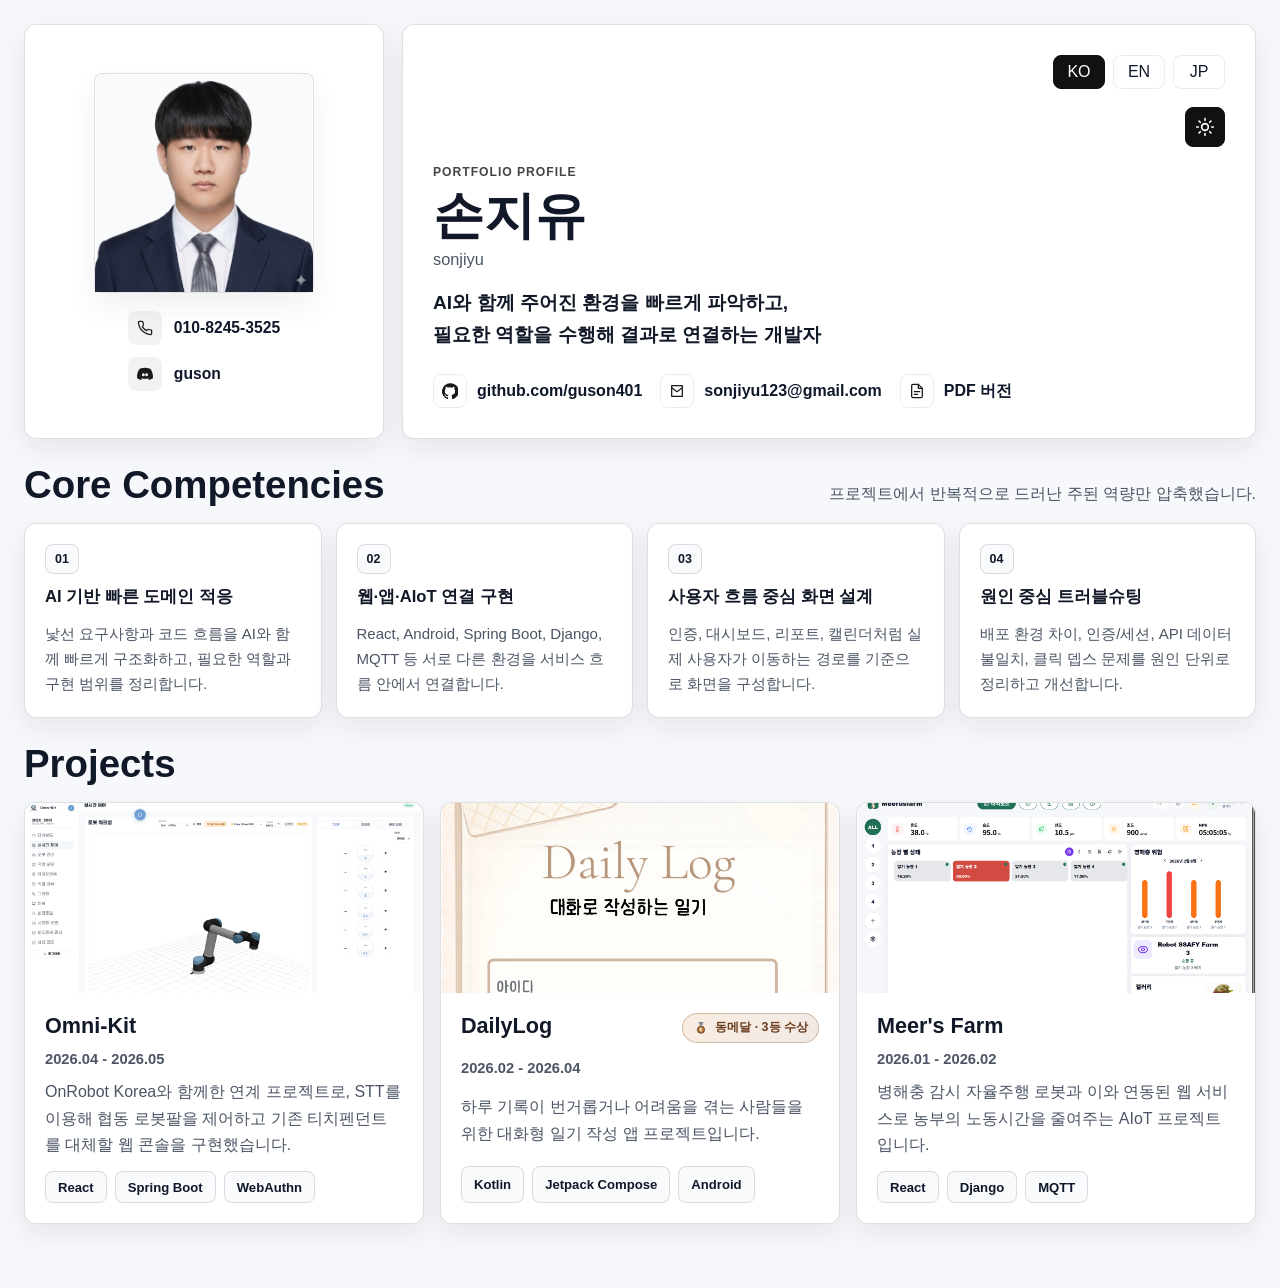
==== index.html @ 0982ade2 "update" ====
<!DOCTYPE html>
<html lang="ko">
<head>
  <meta charset="UTF-8">
  <meta name="viewport" content="width=device-width, initial-scale=1.0">
  <title>Portfolio Hub</title>
  <style>
    :root {
      --bg: #ececec;
      --bg-deep: #dcdcdc;
      --surface: rgba(255, 255, 255, 0.82);
      --surface-strong: rgba(255, 255, 255, 0.96);
      --line: rgba(16, 16, 16, 0.08);
      --text: #111111;
      --muted: #5d5d5d;
      --accent: #1a1a1a;
      --accent-2: #050505;
      --shadow: 0 22px 64px rgba(0, 0, 0, 0.08);
      --radius-xl: 18px;
      --radius-lg: 14px;
      --radius-md: 10px;
    }

    * {
      box-sizing: border-box;
    }

    body {
      margin: 0;
      min-height: 100vh;
      color: var(--text);
      font-family: "Pretendard", "SUIT", "Segoe UI", "Noto Sans KR", sans-serif;
      background:
        linear-gradient(180deg, #f6f6f6 0%, var(--bg) 52%, var(--bg-deep) 100%);
    }

    body::before {
      content: "";
      position: fixed;
      inset: 0;
      pointer-events: none;
      background-image:
        linear-gradient(rgba(0, 0, 0, 0.02) 1px, transparent 1px),
        linear-gradient(90deg, rgba(0, 0, 0, 0.018) 1px, transparent 1px);
      background-size: 30px 30px;
      mask-image: linear-gradient(180deg, rgba(0, 0, 0, 0.3), transparent 92%);
    }

    a {
      color: inherit;
      text-decoration: none;
    }

    .page-shell {
      position: relative;
      z-index: 1;
      --slide-width: min(1180px, calc(100vw - 32px));
      --slide-height: calc(var(--slide-width) * 0.5625);
      width: min(1180px, calc(100% - 32px));
      margin: 0 auto;
      padding: 28px 0 64px;
    }

    .glass {
      border: 1px solid var(--line);
      border-radius: var(--radius-xl);
      background: var(--surface);
      box-shadow: var(--shadow);
      backdrop-filter: blur(12px);
    }

    .hero {
      display: grid;
      grid-template-columns: minmax(280px, 360px) minmax(0, 1fr);
      gap: 22px;
      align-items: stretch;
      min-height: auto;
    }

    .language-switch {
      display: flex;
      justify-content: flex-end;
      gap: 8px;
      margin-bottom: 18px;
    }

    .theme-switch {
      display: flex;
      justify-content: flex-end;
      gap: 8px;
      margin-bottom: 18px;
    }

    .lang-button {
      min-width: 52px;
      min-height: 34px;
      padding: 0 12px;
      border: 1px solid rgba(16, 16, 16, 0.08);
      border-radius: 999px;
      background: rgba(255, 255, 255, 0.86);
      color: var(--accent-2);
      font: inherit;
      cursor: pointer;
    }

    .theme-toggle {
      width: 40px;
      height: 40px;
      padding: 0;
      border: 1px solid rgba(16, 16, 16, 0.08);
      border-radius: 999px;
      background: rgba(255, 255, 255, 0.86);
      color: var(--accent-2);
      font: inherit;
      cursor: pointer;
      display: inline-flex;
      align-items: center;
      justify-content: center;
      transition: transform 180ms ease, background-color 180ms ease, color 180ms ease;
    }

    .theme-toggle:hover {
      transform: translateY(-1px);
    }

    .theme-toggle svg {
      width: 20px;
      height: 20px;
      fill: none;
      stroke: currentColor;
      stroke-width: 2;
      stroke-linecap: round;
      stroke-linejoin: round;
    }

    .lang-button.is-active {
      background: #111;
      color: #fff;
      border-color: #111;
    }

    .theme-toggle.is-active {
      background: #111;
      color: #fff;
      border-color: #111;
    }

    .hero-main,
    .hero-side,
    .project-card {
      overflow: hidden;
    }

    .hero-main,
    .hero-side {
      padding: 30px;
      border-radius: 6px;
    }

    .hero-main {
      display: flex;
      flex-direction: column;
      background:
        linear-gradient(135deg, rgba(255, 255, 255, 0.96), rgba(239, 239, 239, 0.92));
    }

    .hero-side {
      background:
        linear-gradient(180deg, rgba(255, 255, 255, 0.97), rgba(235, 235, 235, 0.92));
      display: flex;
      flex-direction: column;
      justify-content: center;
    }

    .eyebrow,
    .section-kicker,
    .meta-label {
      margin: 0 0 12px;
      font-size: 0.76rem;
      font-weight: 700;
      text-transform: uppercase;
      letter-spacing: 0.16em;
      color: #444;
    }

    h1,
    .project-title,
    .section-title {
      margin: 0;
      letter-spacing: -0.04em;
    }

    h1 {
      font-size: clamp(3rem, 6vw, 5.8rem);
      line-height: 0.92;
    }

    .hero-summary,
    .hero-copy,
    .project-copy,
    .stat-card p {
      margin: 14px 0 0;
      line-height: 1.8;
      color: var(--muted);
    }

    .project-card:hover {
      transform: translateY(-3px);
    }

    .profile-photo-shell {
      display: grid;
      gap: 18px;
      justify-items: center;
      align-content: center;
      min-height: 100%;
    }

    .profile-photo {
      width: min(100%, 260px);
      aspect-ratio: 1;
      border-radius: 4px;
      border: 1px solid rgba(16, 16, 16, 0.1);
      background:
        linear-gradient(135deg, rgba(249, 249, 249, 0.98), rgba(228, 228, 228, 0.96));
      box-shadow:
        inset 0 0 0 1px rgba(255, 255, 255, 0.52),
        0 14px 30px rgba(0, 0, 0, 0.06);
      display: grid;
      place-items: center;
      text-align: center;
      color: var(--muted);
      line-height: 1.7;
    }

    .profile-photo img {
      display: block;
      width: 100%;
      height: 100%;
      object-fit: contain;
    }

    .profile-name {
      margin: 0;
      font-size: clamp(2.2rem, 4vw, 4.4rem);
      line-height: 0.96;
    }

    .profile-subtitle {
      margin: 10px 0 0;
      font-size: 1.02rem;
      color: var(--muted);
    }

    .profile-tagline {
      margin: 18px 0 0;
      max-width: 680px;
      font-size: clamp(1.08rem, 1.5vw, 1.34rem);
      line-height: 1.65;
      font-weight: 650;
      color: var(--text);
      white-space: pre-line;
    }

    .profile-meta {
      display: grid;
      gap: 12px;
      margin-top: 24px;
    }

    .profile-row {
      display: flex;
      align-items: center;
      gap: 12px;
    }

    .profile-icon {
      width: 34px;
      height: 34px;
      flex: 0 0 auto;
      border-radius: 50%;
      display: inline-flex;
      align-items: center;
      justify-content: center;
      background: rgba(17, 17, 17, 0.05);
      color: #1a1a1a;
    }

    .profile-row-value {
      min-width: 0;
      font-weight: 600;
      color: var(--accent-2);
      word-break: break-all;
    }

    .profile-row-value a {
      color: inherit;
      text-decoration: none;
    }

    .profile-row-value a:hover {
      text-decoration: underline;
    }

    .profile-side-meta {
      display: grid;
      gap: 12px;
      justify-items: start;
    }

    .profile-side-meta .profile-row-value {
      font-size: 0.98rem;
    }

    .profile-links {
      display: flex;
      flex-wrap: wrap;
      gap: 18px;
      margin-top: auto;
      padding-top: 24px;
    }

    .profile-link-inline {
      display: inline-flex;
      align-items: center;
      gap: 10px;
      color: var(--accent-2);
      font-weight: 600;
    }

    .profile-link-inline .profile-icon {
      background: transparent;
      border: 1px solid rgba(16, 16, 16, 0.08);
    }

    .section {
      margin-top: 30px;
    }

    .section-head {
      display: flex;
      justify-content: space-between;
      gap: 18px;
      align-items: end;
      margin-bottom: 18px;
    }

    .section-title {
      font-size: clamp(1.7rem, 3vw, 2.8rem);
    }

    .section-note {
      margin: 0;
      max-width: 520px;
      color: var(--muted);
      line-height: 1.7;
    }

    .project-grid {
      display: grid;
      grid-template-columns: repeat(2, minmax(0, 1fr));
      gap: 20px;
    }

    .project-card {
      display: grid;
      grid-template-rows: 220px auto;
      border: 1px solid var(--line);
      border-radius: var(--radius-xl);
      background: var(--surface);
      box-shadow: var(--shadow);
      transition: transform 160ms ease, box-shadow 160ms ease;
    }

    .project-card:hover {
      box-shadow: 0 30px 86px rgba(35, 56, 88, 0.16);
    }

    .project-visual {
      position: relative;
      padding: 22px;
      display: flex;
      align-items: end;
      justify-content: space-between;
      color: #f8fbff;
    }

    .project-card.farm .project-visual {
      background: url("./meer's_farm-screenshots/dashboard_all_cell_active.png") center 18% / cover no-repeat;
    }

    .project-card.dailylog .project-visual {
      background: url("./dailylog-screenshots/login_screen.png") center 9% / cover no-repeat;
    }

    .project-card.omnikit .project-visual {
      background: url("./omni-kit-screenshots/20_realtime-control_01_tcp-control.png") center 6% / cover no-repeat;
    }

    .chip {
      display: inline-flex;
      align-items: center;
      min-height: 34px;
      padding: 0 12px;
      border-radius: 999px;
      font-size: 0.86rem;
      font-weight: 700;
    }

    .project-body {
      padding: 24px;
      display: grid;
      gap: 14px;
    }

    .project-title {
      font-size: 1.65rem;
    }

    .project-copy {
      margin: 0;
    }

    .project-period {
      margin: 0;
      color: var(--muted);
      font-size: 0.92rem;
      font-weight: 700;
    }

    .chip-row {
      display: flex;
      flex-wrap: wrap;
      gap: 8px;
    }

    .chip {
      background: rgba(17, 17, 17, 0.05);
      color: var(--accent-2);
    }

    @media (max-width: 960px) {
      .hero,
      .project-grid {
        grid-template-columns: 1fr;
      }

      .section-head {
        align-items: start;
        flex-direction: column;
      }
    }

    @media (max-width: 640px) {
      .page-shell {
        width: min(100% - 20px, 1180px);
        padding: 14px 0 44px;
      }

      .hero-main,
      .hero-side,
      .project-body {
        padding: 22px 18px;
      }

      .hero-main,
      .hero-side,
      .project-card,
      .glass {
        border-radius: 14px;
      }

      .hero-main,
      .hero-side {
        border-radius: 4px;
      }

      .profile-photo {
        border-radius: 2px;
      }

      h1 {
        font-size: 3rem;
      }

      .profile-row {
        justify-items: start;
      }

      .profile-links {
        flex-direction: column;
        align-items: flex-start;
      }
    }

    /* PPT-friendly presentation theme */
    :root {
      --bg: #f6f8fb;
      --bg-deep: #edf1f7;
      --surface: #ffffff;
      --surface-strong: #ffffff;
      --line: rgba(25, 35, 55, 0.14);
      --text: #111827;
      --muted: #4b5565;
      --accent: #111827;
      --accent-2: #0f172a;
      --shadow: 0 10px 28px rgba(20, 30, 50, 0.08);
      --radius-xl: 12px;
      --radius-lg: 10px;
      --radius-md: 8px;
    }

    body {
      background: var(--bg);
    }

    body::before {
      display: none;
    }

    .page-shell {
      --slide-width: min(1280px, calc(100vw - 48px));
      --slide-height: calc(var(--slide-width) * 0.5625);
      width: min(1280px, calc(100% - 48px));
      padding: 24px 0 64px;
    }

    .glass,
    .project-card {
      background: #fff;
      border-color: var(--line);
      box-shadow: var(--shadow);
      backdrop-filter: none;
    }

    .hero {
      min-height: auto;
      gap: 18px;
    }

    .hero-main,
    .hero-side {
      padding: 30px;
      border-radius: 12px;
      background: #fff;
    }

    h1,
    .profile-name,
    .project-title,
    .section-title {
      letter-spacing: 0;
    }

    h1 {
      font-size: clamp(3.6rem, 5.4vw, 5.3rem);
      line-height: 0.98;
    }

    .hero-summary,
    .hero-copy,
    .project-copy,
    .stat-card p {
      color: var(--muted);
      line-height: 1.68;
    }

    .eyebrow,
    .section-kicker,
    .meta-label {
      letter-spacing: 0.08em;
    }

    .project-grid {
      grid-template-columns: repeat(3, minmax(0, 1fr));
      gap: 16px;
    }

    .project-card {
      grid-template-rows: 190px auto;
      border-radius: 12px;
      overflow: hidden;
    }

    .project-card:hover {
      transform: translateY(-2px);
      box-shadow: 0 14px 34px rgba(20, 30, 50, 0.12);
    }

    .project-visual {
      padding: 18px;
    }

    .project-body {
      padding: 20px;
      gap: 12px;
    }

    .project-heading {
      display: flex;
      align-items: flex-start;
      justify-content: space-between;
      gap: 10px;
      flex-wrap: wrap;
    }

    .project-title {
      font-size: 1.35rem;
    }

    .award-badge {
      display: inline-flex;
      align-items: center;
      gap: 6px;
      min-height: 30px;
      padding: 0 10px;
      border: 1px solid rgba(150, 88, 42, 0.35);
      border-radius: 999px;
      background: linear-gradient(135deg, rgba(224, 157, 93, 0.18), rgba(132, 74, 36, 0.12));
      color: #6b3c1d;
      font-size: 0.78rem;
      font-weight: 800;
      white-space: nowrap;
    }

    .award-badge svg {
      width: 16px;
      height: 16px;
      flex: 0 0 auto;
    }

    .award-badge .medal-ribbon {
      fill: #7b8794;
    }

    .award-badge .medal-disc {
      fill: #b87333;
      stroke: #6b3c1d;
      stroke-width: 1.4;
    }

    .chip,
    .lang-button,
    .theme-toggle,
    .profile-icon {
      border-radius: 8px;
    }

    .chip {
      min-height: 32px;
      font-size: 0.82rem;
      background: #f8fafc;
      border: 1px solid var(--line);
    }

    .profile-photo {
      width: min(100%, 220px);
      border-radius: 8px;
      background: #f8fafc;
    }

    .section {
      margin-top: 24px;
    }

    .section-head {
      margin-bottom: 16px;
    }

    .competency-grid {
      display: grid;
      grid-template-columns: repeat(4, minmax(0, 1fr));
      gap: 14px;
    }

    .competency-card {
      display: grid;
      gap: 12px;
      min-height: 184px;
      padding: 20px;
      border: 1px solid var(--line);
      border-radius: 12px;
      background: #fff;
      box-shadow: var(--shadow);
    }

    .competency-no {
      display: inline-flex;
      align-items: center;
      justify-content: center;
      width: 34px;
      height: 30px;
      border: 1px solid var(--line);
      border-radius: 8px;
      background: #f8fafc;
      color: var(--accent-2);
      font-size: 0.78rem;
      font-weight: 900;
    }

    .competency-title {
      margin: 0;
      font-size: 1.04rem;
      line-height: 1.35;
    }

    .competency-copy {
      margin: 0;
      color: var(--muted);
      font-size: 0.94rem;
      line-height: 1.68;
    }

    body[data-theme="night"] {
      --bg: #0f141d;
      --bg-deep: #080b10;
      --surface: #171d28;
      --surface-strong: #202838;
      --line: rgba(226, 232, 240, 0.14);
      --text: #f4f7fb;
      --muted: #b8c2d2;
      --accent: #e5e7eb;
      --accent-2: #f8fafc;
      --shadow: 0 14px 34px rgba(0, 0, 0, 0.28);
      background: linear-gradient(180deg, #121823 0%, #0f141d 54%, #07090d 100%);
    }

    body[data-theme="night"] .glass,
    body[data-theme="night"] .project-card,
    body[data-theme="night"] .competency-card,
    body[data-theme="night"] .hero-main,
    body[data-theme="night"] .hero-side {
      background: var(--surface);
      border-color: var(--line);
      box-shadow: var(--shadow);
    }

    body[data-theme="night"] .chip,
    body[data-theme="night"] .competency-no,
    body[data-theme="night"] .profile-photo,
    body[data-theme="night"] .profile-icon,
    body[data-theme="night"] .lang-button,
    body[data-theme="night"] .theme-toggle {
      background: var(--surface-strong);
      border-color: var(--line);
      color: var(--text);
    }

    body[data-theme="night"] .lang-button.is-active,
    body[data-theme="night"] .theme-toggle.is-active {
      background: #f8fafc;
      border-color: transparent;
      color: #0f172a;
    }

    body[data-theme="night"] .award-badge {
      border-color: rgba(224, 157, 93, 0.48);
      background: rgba(180, 103, 48, 0.18);
      color: #f1c299;
    }

    @media (max-width: 960px) {
      .project-grid,
      .competency-grid {
        grid-template-columns: 1fr;
      }
    }

    @media print {
      @page {
        size: 13.333in 7.5in;
        margin: 0.25in;
      }

      * {
        -webkit-print-color-adjust: exact;
        print-color-adjust: exact;
      }

      body {
        background: #fff;
        color: #182033;
      }

      .language-switch,
      .theme-switch {
        display: none !important;
      }

      .page-shell {
        width: 100%;
        max-width: none;
        padding: 0;
      }

      .hero,
      .section {
        margin: 0;
        min-height: auto;
        break-after: auto;
        page-break-after: auto;
      }

      .hero {
        min-height: auto;
        grid-template-columns: minmax(0, 0.72fr) minmax(0, 1.28fr);
        gap: 0.16in;
        align-items: stretch;
      }

      .hero-main,
      .hero-side,
      .competency-card,
      .project-card {
        box-shadow: none;
        border-color: #d8deea;
        border-radius: 8px;
        padding: 0.16in;
      }

      .profile-photo-shell {
        grid-template-columns: 0.82in minmax(0, 1fr);
        gap: 0.12in;
      }

      .profile-photo {
        width: 0.82in;
        min-height: 0;
        aspect-ratio: 1;
        font-size: 7pt;
      }

      .eyebrow,
      .section-kicker,
      .chip {
        font-size: 7.5pt;
      }

      .profile-name {
        font-size: 34pt;
        line-height: 1;
      }

      .profile-subtitle {
        font-size: 12pt;
      }

      .hero-summary,
      .competency-copy,
      .project-copy,
      .profile-row,
      .profile-link-inline {
        font-size: 8.6pt;
        line-height: 1.45;
      }

      .profile-links {
        margin-top: 0.12in;
        gap: 0.08in;
      }

      .section {
        margin-top: 0.16in;
      }

      .section-head {
        margin-bottom: 0.1in;
      }

      .section-title {
        font-size: 20pt;
      }

      .project-grid,
      .competency-grid {
        grid-template-columns: repeat(3, minmax(0, 1fr));
        gap: 0.12in;
      }

      .project-visual {
        min-height: 0.9in;
      }

      .project-body {
        padding: 0.12in 0 0;
      }

      .project-title {
        font-size: 15pt;
      }

      .chip-row {
        gap: 0.05in;
        margin-top: 0.1in;
      }

      .chip {
        min-height: 0.24in;
        padding: 0 0.07in;
      }
    }
  </style>
</head>
<body>
  <main class="page-shell">
    <section class="hero">
      <aside class="hero-side glass">
        <div class="profile-photo-shell">
          <div class="profile-photo"><img src="./profile-photo.png" alt="손지유 프로필 사진"></div>
          <div class="profile-side-meta">
            <div class="profile-row">
              <span class="profile-icon" aria-hidden="true">
                <svg viewBox="0 0 24 24" width="16" height="16" fill="none" stroke="currentColor" stroke-width="1.9" stroke-linecap="round" stroke-linejoin="round">
                  <path d="M22 16.92v3a2 2 0 0 1-2.18 2 19.8 19.8 0 0 1-8.63-3.07 19.5 19.5 0 0 1-6-6A19.8 19.8 0 0 1 2.12 4.18 2 2 0 0 1 4.11 2h3a2 2 0 0 1 2 1.72c.12.9.33 1.77.61 2.61a2 2 0 0 1-.45 2.11L8 9.91a16 16 0 0 0 6.09 6.09l1.47-1.27a2 2 0 0 1 2.11-.45c.84.28 1.71.49 2.61.61A2 2 0 0 1 22 16.92z"/>
                </svg>
              </span>
              <span class="profile-row-value">010-8245-3525</span>
            </div>
            <div class="profile-row">
              <span class="profile-icon" aria-hidden="true">
                <svg viewBox="0 0 24 24" width="16" height="16" fill="currentColor">
                  <path d="M20.32 4.37A19.8 19.8 0 0 0 15.37 3l-.24.49a18.3 18.3 0 0 1 4.37 1.33 14.6 14.6 0 0 0-14.99 0A18.2 18.2 0 0 1 8.87 3.5L8.63 3a19.72 19.72 0 0 0-4.95 1.37C.55 9.1-.28 13.72.13 18.29A19.94 19.94 0 0 0 6.2 21l1.31-1.79c-.72-.26-1.4-.58-2.04-.96.17-.13.33-.27.49-.41 3.94 1.85 8.22 1.85 12.1 0 .16.14.32.28.49.41-.64.38-1.33.7-2.05.96L17.8 21a19.85 19.85 0 0 0 6.07-2.71c.49-5.29-.83-9.87-3.55-13.92ZM9.56 15.5c-1.18 0-2.15-1.08-2.15-2.4 0-1.33.95-2.4 2.15-2.4 1.21 0 2.17 1.08 2.15 2.4 0 1.32-.95 2.4-2.15 2.4Zm4.88 0c-1.18 0-2.15-1.08-2.15-2.4 0-1.33.95-2.4 2.15-2.4 1.21 0 2.17 1.08 2.15 2.4 0 1.32-.94 2.4-2.15 2.4Z"/>
                </svg>
              </span>
              <span class="profile-row-value">guson</span>
            </div>
          </div>
        </div>
      </aside>

      <div class="hero-main glass">
        <div class="language-switch" aria-label="Language switcher">
          <button class="lang-button is-active" type="button" data-lang="ko">KO</button>
          <button class="lang-button" type="button" data-lang="en">EN</button>
          <button class="lang-button" type="button" data-lang="ja">JP</button>
        </div>
        <div class="theme-switch" aria-label="Theme switcher">
          <button class="theme-toggle is-active" type="button" aria-label="테마: 주간"></button>
        </div>
        <p class="eyebrow" id="profile-eyebrow">Portfolio Profile</p>
        <h1 class="profile-name" id="profile-name">손지유</h1>
        <p class="profile-subtitle" id="profile-subtitle">sonjiyu</p>
        <p class="profile-tagline" id="profile-tagline">AI와 함께 주어진 환경을 빠르게 파악하고,
필요한 역할을 수행해 결과로 연결하는 개발자</p>
        <div class="profile-links">
          <a class="profile-link-inline" href="https://github.com/guson401" target="_blank" rel="noreferrer">
            <span class="profile-icon" aria-hidden="true">
              <svg viewBox="0 0 24 24" width="16" height="16" fill="currentColor">
                <path d="M12 .5A12 12 0 0 0 8.2 23.9c.6.11.82-.26.82-.58 0-.29-.01-1.05-.02-2.06-3.34.73-4.04-1.61-4.04-1.61-.55-1.38-1.33-1.75-1.33-1.75-1.09-.74.08-.73.08-.73 1.2.08 1.84 1.24 1.84 1.24 1.07 1.82 2.8 1.3 3.48.99.11-.78.42-1.31.76-1.61-2.67-.3-5.47-1.33-5.47-5.91 0-1.31.47-2.38 1.23-3.22-.12-.3-.53-1.52.12-3.17 0 0 1-.32 3.3 1.23A11.53 11.53 0 0 1 12 6.6c1.02 0 2.04.14 3 .41 2.3-1.55 3.3-1.23 3.3-1.23.65 1.65.24 2.87.12 3.17.77.84 1.23 1.91 1.23 3.22 0 4.59-2.8 5.6-5.48 5.9.43.37.82 1.1.82 2.22 0 1.61-.02 2.9-.02 3.29 0 .32.21.7.83.58A12 12 0 0 0 12 .5Z"/>
              </svg>
            </span>
            <span>github.com/guson401</span>
          </a>
          <a class="profile-link-inline" href="mailto:sonjiyu123@gmail.com">
            <span class="profile-icon" aria-hidden="true">
              <svg viewBox="0 0 24 24" width="16" height="16" fill="none" stroke="currentColor" stroke-width="1.9" stroke-linecap="round" stroke-linejoin="round">
                <path d="M4 4h16v16H4z"/>
                <path d="m4 7 8 6 8-6"/>
              </svg>
            </span>
            <span>sonjiyu123@gmail.com</span>
          </a>
          <a class="profile-link-inline" href="./portfolio-pdf.html">
            <span class="profile-icon" aria-hidden="true">
              <svg viewBox="0 0 24 24" width="16" height="16" fill="none" stroke="currentColor" stroke-width="1.9" stroke-linecap="round" stroke-linejoin="round">
                <path d="M14 2H6a2 2 0 0 0-2 2v16a2 2 0 0 0 2 2h12a2 2 0 0 0 2-2V8z"/>
                <path d="M14 2v6h6"/>
                <path d="M8 13h8"/>
                <path d="M8 17h5"/>
              </svg>
            </span>
            <span id="pdf-link-label">PDF 버전</span>
          </a>
        </div>
      </div>
    </section>

    <section class="section" aria-labelledby="competencies-title">
      <div class="section-head">
        <div>
          <h2 class="section-title" id="competencies-title">Core Competencies</h2>
        </div>
        <p class="section-note" id="competencies-note">프로젝트에서 반복적으로 드러난 주된 역량만 압축했습니다.</p>
      </div>

      <div class="competency-grid">
        <article class="competency-card">
          <span class="competency-no">01</span>
          <h3 class="competency-title" id="competency-title-1">AI 기반 빠른 도메인 적응</h3>
          <p class="competency-copy" id="competency-copy-1">낯선 요구사항과 코드 흐름을 AI와 함께 빠르게 구조화하고, 필요한 역할과 구현 범위를 정리합니다.</p>
        </article>
        <article class="competency-card">
          <span class="competency-no">02</span>
          <h3 class="competency-title" id="competency-title-2">웹·앱·AIoT 연결 구현</h3>
          <p class="competency-copy" id="competency-copy-2">React, Android, Spring Boot, Django, MQTT 등 서로 다른 환경을 서비스 흐름 안에서 연결합니다.</p>
        </article>
        <article class="competency-card">
          <span class="competency-no">03</span>
          <h3 class="competency-title" id="competency-title-3">사용자 흐름 중심 화면 설계</h3>
          <p class="competency-copy" id="competency-copy-3">인증, 대시보드, 리포트, 캘린더처럼 실제 사용자가 이동하는 경로를 기준으로 화면을 구성합니다.</p>
        </article>
        <article class="competency-card">
          <span class="competency-no">04</span>
          <h3 class="competency-title" id="competency-title-4">원인 중심 트러블슈팅</h3>
          <p class="competency-copy" id="competency-copy-4">배포 환경 차이, 인증/세션, API 데이터 불일치, 클릭 뎁스 문제를 원인 단위로 정리하고 개선합니다.</p>
        </article>
      </div>
    </section>

    <section class="section" aria-labelledby="projects-title">
      <div class="section-head">
        <div>
          <h2 class="section-title" id="projects-title">Projects</h2>
        </div>
      </div>

      <div class="project-grid">
        <a class="project-card omnikit" href="./omni-kit-portfolio/index.html">
          <div class="project-visual" aria-hidden="true"></div>
          <div class="project-body">
            <h3 class="project-title">Omni-Kit</h3>
            <p class="project-period">2026.04 - 2026.05</p>
            <p class="project-copy" id="omnikit-copy">OnRobot Korea와 함께한 연계 프로젝트로, STT를 이용해 협동 로봇팔을 제어하고 기존 티치펜던트를 대체할 웹 콘솔을 구현했습니다.</p>
            <div class="chip-row">
              <span class="chip">React</span>
              <span class="chip">Spring Boot</span>
              <span class="chip">WebAuthn</span>
            </div>
          </div>
        </a>

        <a class="project-card dailylog" href="./dailylog-portfolio/index.html">
          <div class="project-visual" aria-hidden="true"></div>
          <div class="project-body">
            <div class="project-heading">
              <h3 class="project-title">DailyLog</h3>
              <span class="award-badge">
                <svg viewBox="0 0 24 24" aria-hidden="true">
                  <path class="medal-ribbon" d="M8.2 3h7.6l-2.4 5.2h-2.8L8.2 3Z"/>
                  <circle class="medal-disc" cx="12" cy="14.5" r="5.3"/>
                  <path d="M10.3 14.4h1.7c.9 0 1.4.43 1.4 1.08 0 .68-.57 1.12-1.46 1.12-.75 0-1.28-.26-1.66-.72" fill="none" stroke="#fff7ed" stroke-width="1.35" stroke-linecap="round"/>
                  <path d="M10.6 12.3h2.58l-1.52 1.62" fill="none" stroke="#fff7ed" stroke-width="1.35" stroke-linecap="round" stroke-linejoin="round"/>
                </svg>
                <span id="dailylog-award-label">동메달 · 3등 수상</span>
              </span>
            </div>
            <p class="project-period">2026.02 - 2026.04</p>
            <p class="project-copy" id="dailylog-copy">하루 기록이 번거롭거나 어려움을 겪는 사람들을 위한 대화형 일기 작성 앱 프로젝트입니다.</p>
            <div class="chip-row">
              <span class="chip">Kotlin</span>
              <span class="chip">Jetpack Compose</span>
              <span class="chip">Android</span>
            </div>
          </div>
        </a>

        <a class="project-card farm" href="./meer's_farm- portfolio/index.html">
          <div class="project-visual" aria-hidden="true"></div>
          <div class="project-body">
            <h3 class="project-title">Meer's Farm</h3>
            <p class="project-period">2026.01 - 2026.02</p>
            <p class="project-copy" id="farm-copy">병해충 감시 자율주행 로봇과 이와 연동된 웹 서비스로 농부의 노동시간을 줄여주는 AIoT 프로젝트입니다.</p>
            <div class="chip-row">
              <span class="chip">React</span>
              <span class="chip">Django</span>
              <span class="chip">MQTT</span>
            </div>
          </div>
        </a>
      </div>
    </section>
  </main>
  <script>
    const rootTranslations = {
      ko: {
        profileEyebrow: "Portfolio Profile",
        profileName: "손지유",
        profileSubtitle: "sonjiyu",
        profileTagline: "AI와 함께 주어진 환경을 빠르게 파악하고,\n필요한 역할을 수행해 결과로 연결하는 개발자",
        pdfLinkLabel: "PDF 버전",
        competenciesTitle: "Core Competencies",
        competenciesNote: "프로젝트에서 반복적으로 드러난 주된 역량만 압축했습니다.",
        competencyTitle1: "AI 기반 빠른 도메인 적응",
        competencyCopy1: "낯선 요구사항과 코드 흐름을 AI와 함께 빠르게 구조화하고, 필요한 역할과 구현 범위를 정리합니다.",
        competencyTitle2: "웹·앱·AIoT 연결 구현",
        competencyCopy2: "React, Android, Spring Boot, Django, MQTT 등 서로 다른 환경을 서비스 흐름 안에서 연결합니다.",
        competencyTitle3: "사용자 흐름 중심 화면 설계",
        competencyCopy3: "인증, 대시보드, 리포트, 캘린더처럼 실제 사용자가 이동하는 경로를 기준으로 화면을 구성합니다.",
        competencyTitle4: "원인 중심 트러블슈팅",
        competencyCopy4: "배포 환경 차이, 인증/세션, API 데이터 불일치, 클릭 뎁스 문제를 원인 단위로 정리하고 개선합니다.",
        projectsTitle: "Projects",
        omnikitCopy: "OnRobot Korea와 함께한 연계 프로젝트로, STT를 이용해 협동 로봇팔을 제어하고 기존 티치펜던트를 대체할 웹 콘솔을 구현했습니다.",
        farmCopy: "병해충 감시 자율주행 로봇과 이와 연동된 웹 서비스로 농부의 노동시간을 줄여주는 AIoT 프로젝트입니다.",
        dailylogCopy: "하루 기록이 번거롭거나 어려움을 겪는 사람들을 위한 대화형 일기 작성 앱 프로젝트입니다.",
        dailylogAwardLabel: "동메달 · 3등 수상",
        themeLabels: { day: "주간", night: "야간" },
      },
      en: {
        profileEyebrow: "Portfolio Profile",
        profileName: "Son Jiyu",
        profileSubtitle: "sonjiyu",
        profileTagline: "A developer who works with AI to quickly understand the environment,\ntake on the needed role, and turn it into results.",
        pdfLinkLabel: "PDF Version",
        competenciesTitle: "Core Competencies",
        competenciesNote: "A focused summary of the strengths repeated across the projects.",
        competencyTitle1: "AI-assisted domain adaptation",
        competencyCopy1: "I use AI to quickly structure unfamiliar requirements and code flows, then define the role and implementation scope.",
        competencyTitle2: "Web, app, and AIoT integration",
        competencyCopy2: "I connect React, Android, Spring Boot, Django, MQTT, and other stacks into a single service flow.",
        competencyTitle3: "User-flow oriented UI design",
        competencyCopy3: "I design screens around real user paths such as authentication, dashboards, reports, and calendars.",
        competencyTitle4: "Root-cause troubleshooting",
        competencyCopy4: "I resolve deployment differences, auth/session issues, API data mismatches, and click-depth problems by tracing causes.",
        projectsTitle: "Projects",
        omnikitCopy: "A collaboration project with OnRobot Korea that uses STT to control a collaborative robot arm and implements a web console intended to replace the traditional teach pendant.",
        farmCopy: "An AIoT project that reduces farmers' labor time through a pest-monitoring autonomous robot and a connected web service.",
        dailylogCopy: "A conversational diary-writing app project for people who find daily journaling inconvenient or difficult.",
        dailylogAwardLabel: "Bronze · 3rd Place",
        themeLabels: { day: "Day", night: "Night" },
      },
      ja: {
        profileEyebrow: "Portfolio Profile",
        profileName: "ソン・ジユ",
        profileSubtitle: "sonjiyu",
        profileTagline: "AIとともに与えられた環境を素早く把握し、\n必要な役割を担って成果につなげる開発者",
        pdfLinkLabel: "PDF版",
        competenciesTitle: "Core Competencies",
        competenciesNote: "各プロジェクトで繰り返し発揮した主要な強みだけをまとめました。",
        competencyTitle1: "AIを活用した素早いドメイン適応",
        competencyCopy1: "初めての要件やコードの流れをAIとともに素早く整理し、必要な役割と実装範囲を定義します。",
        competencyTitle2: "Web・アプリ・AIoTの連携実装",
        competencyCopy2: "React、Android、Spring Boot、Django、MQTTなど異なる環境をサービスの流れとしてつなぎます。",
        competencyTitle3: "ユーザー動線中心の画面設計",
        competencyCopy3: "認証、ダッシュボード、レポート、カレンダーなど実際の利用経路を基準に画面を構成します。",
        competencyTitle4: "原因に基づくトラブルシューティング",
        competencyCopy4: "デプロイ環境差、認証/セッション、APIデータ不一致、クリック階層の問題を原因から整理して改善します。",
        projectsTitle: "Projects",
        omnikitCopy: "OnRobot Koreaとの連携プロジェクトとして、STTで協働ロボットアームを制御し、従来のティーチペンダントを代替するWebコンソールを実装しました。",
        farmCopy: "病害虫監視の自律走行ロボットと連動Webサービスにより、農家の労働時間を減らすAIoTプロジェクトです。",
        dailylogCopy: "毎日の記録が面倒だったり難しかったりする人のための会話型日記作成アプリプロジェクトです。",
        dailylogAwardLabel: "銅賞 · 3位受賞",
        themeLabels: { day: "昼間", night: "夜間" },
      },
    };

    const rootBindings = {
      "profile-eyebrow": "profileEyebrow",
      "profile-name": "profileName",
      "profile-subtitle": "profileSubtitle",
      "profile-tagline": "profileTagline",
      "pdf-link-label": "pdfLinkLabel",
      "competencies-title": "competenciesTitle",
      "competencies-note": "competenciesNote",
      "competency-title-1": "competencyTitle1",
      "competency-copy-1": "competencyCopy1",
      "competency-title-2": "competencyTitle2",
      "competency-copy-2": "competencyCopy2",
      "competency-title-3": "competencyTitle3",
      "competency-copy-3": "competencyCopy3",
      "competency-title-4": "competencyTitle4",
      "competency-copy-4": "competencyCopy4",
      "projects-title": "projectsTitle",
      "omnikit-copy": "omnikitCopy",
      "farm-copy": "farmCopy",
      "dailylog-copy": "dailylogCopy",
      "dailylog-award-label": "dailylogAwardLabel",
    };

    let currentLang = "ko";
    const themeStorageKey = "portfolio-theme";
    const themeToggle = document.querySelector(".theme-toggle");
    const rootThemeOptions = ["day", "night"];
    const themeIcons = {
      day: '<svg viewBox="0 0 24 24" aria-hidden="true"><circle cx="12" cy="12" r="4"></circle><path d="M12 2v2M12 20v2M4.93 4.93l1.41 1.41M17.66 17.66l1.41 1.41M2 12h2M20 12h2M4.93 19.07l1.41-1.41M17.66 6.34l1.41-1.41"></path></svg>',
      night: '<svg viewBox="0 0 24 24" aria-hidden="true"><path d="M21 12.79A9 9 0 1 1 11.21 3 7 7 0 0 0 21 12.79z"></path></svg>',
    };

    function updateThemeToggle(theme) {
      if (!themeToggle) return;
      const label = rootTranslations[currentLang].themeLabels[theme];
      themeToggle.innerHTML = themeIcons[theme] || themeIcons.day;
      themeToggle.dataset.theme = theme;
      themeToggle.classList.add("is-active");
      themeToggle.setAttribute("aria-label", label);
    }

    function applyRootTranslations(lang) {
      currentLang = lang;
      const t = rootTranslations[lang];
      Object.entries(rootBindings).forEach(([id, key]) => {
        const node = document.getElementById(id);
        if (node) node.textContent = t[key];
      });
      updateThemeToggle(document.body.dataset.theme || "day");
      document.querySelectorAll(".lang-button").forEach((node) => {
        node.classList.toggle("is-active", node.dataset.lang === lang);
      });
    }

    function setTheme(theme, persist = true) {
      const nextTheme = rootThemeOptions.includes(theme) ? theme : "day";
      document.body.dataset.theme = nextTheme;
      updateThemeToggle(nextTheme);
      if (persist) {
        localStorage.setItem(themeStorageKey, nextTheme);
      }
    }

    function initTheme() {
      setTheme(localStorage.getItem(themeStorageKey) || "day", false);
      themeToggle?.addEventListener("click", () => {
        const currentTheme = document.body.dataset.theme || "day";
        const currentIndex = rootThemeOptions.indexOf(currentTheme);
        const nextTheme = rootThemeOptions[(currentIndex + 1) % rootThemeOptions.length];
        setTheme(nextTheme);
      });
    }

    document.querySelectorAll(".lang-button").forEach((button) => {
      button.addEventListener("click", () => {
        applyRootTranslations(button.dataset.lang);
      });
    });

    initTheme();
    applyRootTranslations(currentLang);
  </script>
</body>
</html>
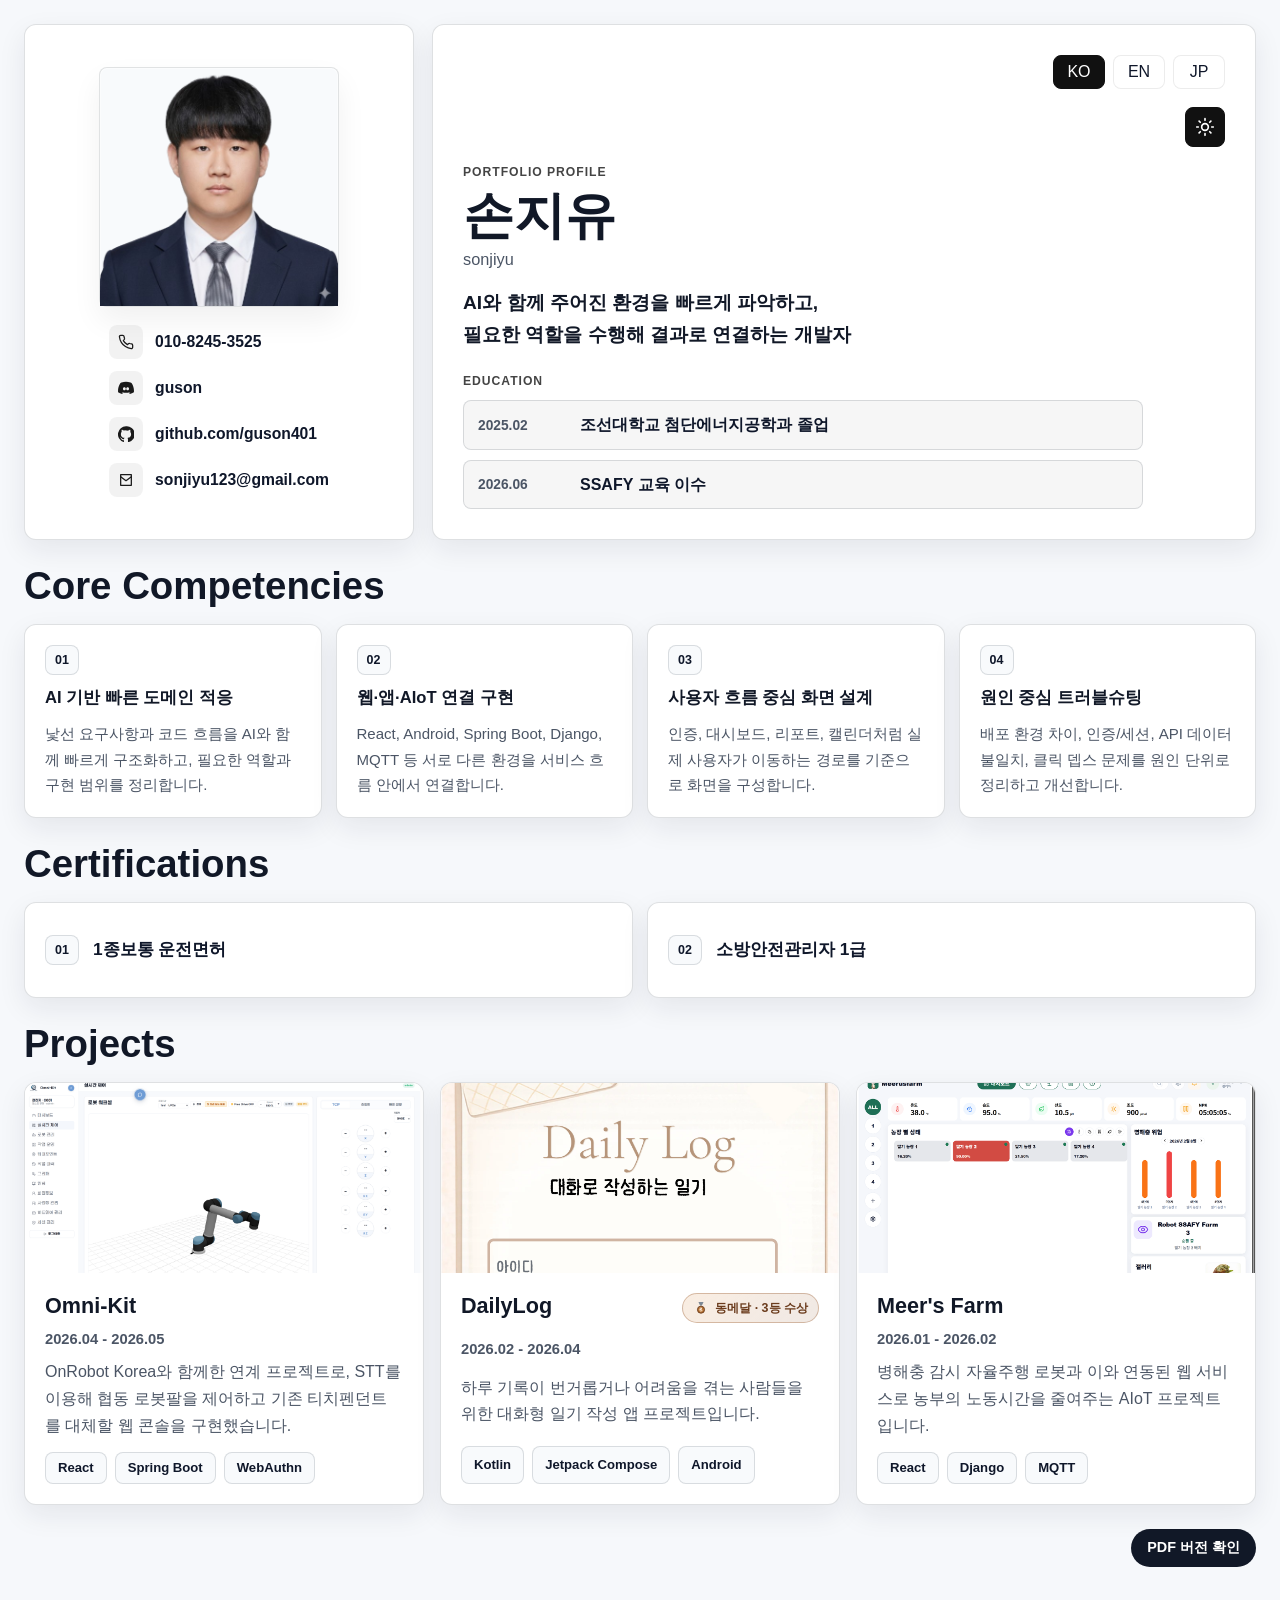
==== commit c638d501: "update" ====
--- a/index.html
+++ b/index.html
@@ -71,7 +71,7 @@
 
     .hero {
       display: grid;
-      grid-template-columns: minmax(280px, 360px) minmax(0, 1fr);
+      grid-template-columns: minmax(300px, 390px) minmax(0, 1fr);
       gap: 22px;
       align-items: stretch;
       min-height: auto;
@@ -262,6 +262,41 @@
       white-space: pre-line;
     }
 
+    .education-list {
+      display: grid;
+      gap: 10px;
+      margin-top: 24px;
+      max-width: 680px;
+    }
+
+    .education-list .meta-label {
+      margin-bottom: 2px;
+    }
+
+    .education-item {
+      display: grid;
+      grid-template-columns: 88px minmax(0, 1fr);
+      gap: 14px;
+      align-items: center;
+      padding: 12px 14px;
+      border: 1px solid var(--line);
+      border-radius: 8px;
+      background: rgba(17, 17, 17, 0.035);
+    }
+
+    .education-date {
+      color: var(--muted);
+      font-size: 0.86rem;
+      font-weight: 800;
+      white-space: nowrap;
+    }
+
+    .education-desc {
+      color: var(--accent-2);
+      font-weight: 700;
+      line-height: 1.45;
+    }
+
     .profile-meta {
       display: grid;
       gap: 12px;
@@ -333,6 +368,25 @@
       border: 1px solid rgba(16, 16, 16, 0.08);
     }
 
+    .pdf-action {
+      display: inline-flex;
+      align-items: center;
+      justify-content: center;
+      min-height: 38px;
+      padding: 0 16px;
+      border-radius: 999px;
+      background: var(--accent);
+      color: #fff;
+      font-size: 0.9rem;
+      font-weight: 800;
+      white-space: nowrap;
+    }
+
+    .pdf-button-section {
+      display: flex;
+      justify-content: flex-end;
+    }
+
     .section {
       margin-top: 30px;
     }
@@ -483,6 +537,11 @@
         font-size: 3rem;
       }
 
+      .education-item {
+        grid-template-columns: 1fr;
+        gap: 4px;
+      }
+
       .profile-row {
         justify-items: start;
       }
@@ -490,6 +549,10 @@
       .profile-links {
         flex-direction: column;
         align-items: flex-start;
+      }
+
+      .pdf-button-section {
+        justify-content: flex-start;
       }
     }
 
@@ -654,7 +717,7 @@
     }
 
     .profile-photo {
-      width: min(100%, 220px);
+      width: min(100%, 240px);
       border-radius: 8px;
       background: #f8fafc;
     }
@@ -673,10 +736,29 @@
       gap: 14px;
     }
 
+    .certification-grid {
+      display: grid;
+      grid-template-columns: repeat(2, minmax(0, 1fr));
+      gap: 14px;
+    }
+
     .competency-card {
       display: grid;
       gap: 12px;
       min-height: 184px;
+      padding: 20px;
+      border: 1px solid var(--line);
+      border-radius: 12px;
+      background: #fff;
+      box-shadow: var(--shadow);
+    }
+
+    .certification-card {
+      display: grid;
+      grid-template-columns: auto minmax(0, 1fr);
+      gap: 14px;
+      align-items: center;
+      min-height: 96px;
       padding: 20px;
       border: 1px solid var(--line);
       border-radius: 12px;
@@ -704,6 +786,13 @@
       line-height: 1.35;
     }
 
+    .certification-title {
+      margin: 0;
+      color: var(--accent-2);
+      font-size: 1.08rem;
+      line-height: 1.35;
+    }
+
     .competency-copy {
       margin: 0;
       color: var(--muted);
@@ -728,6 +817,7 @@
     body[data-theme="night"] .glass,
     body[data-theme="night"] .project-card,
     body[data-theme="night"] .competency-card,
+    body[data-theme="night"] .certification-card,
     body[data-theme="night"] .hero-main,
     body[data-theme="night"] .hero-side {
       background: var(--surface);
@@ -761,7 +851,8 @@
 
     @media (max-width: 960px) {
       .project-grid,
-      .competency-grid {
+      .competency-grid,
+      .certification-grid {
         grid-template-columns: 1fr;
       }
     }
@@ -811,6 +902,7 @@
       .hero-main,
       .hero-side,
       .competency-card,
+      .certification-card,
       .project-card {
         box-shadow: none;
         border-color: #d8deea;
@@ -849,11 +941,23 @@
       .competency-copy,
       .project-copy,
       .profile-row,
+      .education-item,
       .profile-link-inline {
         font-size: 8.6pt;
         line-height: 1.45;
       }
 
+      .education-list {
+        margin-top: 0.12in;
+        gap: 0.05in;
+      }
+
+      .education-item {
+        grid-template-columns: 0.62in minmax(0, 1fr);
+        gap: 0.06in;
+        padding: 0.07in 0.08in;
+      }
+
       .profile-links {
         margin-top: 0.12in;
         gap: 0.08in;
@@ -872,9 +976,14 @@
       }
 
       .project-grid,
-      .competency-grid {
+      .competency-grid,
+      .certification-grid {
         grid-template-columns: repeat(3, minmax(0, 1fr));
         gap: 0.12in;
+      }
+
+      .certification-grid {
+        grid-template-columns: repeat(2, minmax(0, 1fr));
       }
 
       .project-visual {
@@ -924,6 +1033,23 @@
               </span>
               <span class="profile-row-value">guson</span>
             </div>
+            <div class="profile-row">
+              <span class="profile-icon" aria-hidden="true">
+                <svg viewBox="0 0 24 24" width="16" height="16" fill="currentColor">
+                  <path d="M12 .5A12 12 0 0 0 8.2 23.9c.6.11.82-.26.82-.58 0-.29-.01-1.05-.02-2.06-3.34.73-4.04-1.61-4.04-1.61-.55-1.38-1.33-1.75-1.33-1.75-1.09-.74.08-.73.08-.73 1.2.08 1.84 1.24 1.84 1.24 1.07 1.82 2.8 1.3 3.48.99.11-.78.42-1.31.76-1.61-2.67-.3-5.47-1.33-5.47-5.91 0-1.31.47-2.38 1.23-3.22-.12-.3-.53-1.52.12-3.17 0 0 1-.32 3.3 1.23A11.53 11.53 0 0 1 12 6.6c1.02 0 2.04.14 3 .41 2.3-1.55 3.3-1.23 3.3-1.23.65 1.65.24 2.87.12 3.17.77.84 1.23 1.91 1.23 3.22 0 4.59-2.8 5.6-5.48 5.9.43.37.82 1.1.82 2.22 0 1.61-.02 2.9-.02 3.29 0 .32.21.7.83.58A12 12 0 0 0 12 .5Z"/>
+                </svg>
+              </span>
+              <span class="profile-row-value"><a href="https://github.com/guson401" target="_blank" rel="noreferrer">github.com/guson401</a></span>
+            </div>
+            <div class="profile-row">
+              <span class="profile-icon" aria-hidden="true">
+                <svg viewBox="0 0 24 24" width="16" height="16" fill="none" stroke="currentColor" stroke-width="1.9" stroke-linecap="round" stroke-linejoin="round">
+                  <path d="M4 4h16v16H4z"/>
+                  <path d="m4 7 8 6 8-6"/>
+                </svg>
+              </span>
+              <span class="profile-row-value"><a href="mailto:sonjiyu123@gmail.com">sonjiyu123@gmail.com</a></span>
+            </div>
           </div>
         </div>
       </aside>
@@ -942,35 +1068,16 @@
         <p class="profile-subtitle" id="profile-subtitle">sonjiyu</p>
         <p class="profile-tagline" id="profile-tagline">AI와 함께 주어진 환경을 빠르게 파악하고,
 필요한 역할을 수행해 결과로 연결하는 개발자</p>
-        <div class="profile-links">
-          <a class="profile-link-inline" href="https://github.com/guson401" target="_blank" rel="noreferrer">
-            <span class="profile-icon" aria-hidden="true">
-              <svg viewBox="0 0 24 24" width="16" height="16" fill="currentColor">
-                <path d="M12 .5A12 12 0 0 0 8.2 23.9c.6.11.82-.26.82-.58 0-.29-.01-1.05-.02-2.06-3.34.73-4.04-1.61-4.04-1.61-.55-1.38-1.33-1.75-1.33-1.75-1.09-.74.08-.73.08-.73 1.2.08 1.84 1.24 1.84 1.24 1.07 1.82 2.8 1.3 3.48.99.11-.78.42-1.31.76-1.61-2.67-.3-5.47-1.33-5.47-5.91 0-1.31.47-2.38 1.23-3.22-.12-.3-.53-1.52.12-3.17 0 0 1-.32 3.3 1.23A11.53 11.53 0 0 1 12 6.6c1.02 0 2.04.14 3 .41 2.3-1.55 3.3-1.23 3.3-1.23.65 1.65.24 2.87.12 3.17.77.84 1.23 1.91 1.23 3.22 0 4.59-2.8 5.6-5.48 5.9.43.37.82 1.1.82 2.22 0 1.61-.02 2.9-.02 3.29 0 .32.21.7.83.58A12 12 0 0 0 12 .5Z"/>
-              </svg>
-            </span>
-            <span>github.com/guson401</span>
-          </a>
-          <a class="profile-link-inline" href="mailto:sonjiyu123@gmail.com">
-            <span class="profile-icon" aria-hidden="true">
-              <svg viewBox="0 0 24 24" width="16" height="16" fill="none" stroke="currentColor" stroke-width="1.9" stroke-linecap="round" stroke-linejoin="round">
-                <path d="M4 4h16v16H4z"/>
-                <path d="m4 7 8 6 8-6"/>
-              </svg>
-            </span>
-            <span>sonjiyu123@gmail.com</span>
-          </a>
-          <a class="profile-link-inline" href="./portfolio-pdf.html">
-            <span class="profile-icon" aria-hidden="true">
-              <svg viewBox="0 0 24 24" width="16" height="16" fill="none" stroke="currentColor" stroke-width="1.9" stroke-linecap="round" stroke-linejoin="round">
-                <path d="M14 2H6a2 2 0 0 0-2 2v16a2 2 0 0 0 2 2h12a2 2 0 0 0 2-2V8z"/>
-                <path d="M14 2v6h6"/>
-                <path d="M8 13h8"/>
-                <path d="M8 17h5"/>
-              </svg>
-            </span>
-            <span id="pdf-link-label">PDF 버전</span>
-          </a>
+        <div class="education-list" aria-labelledby="education-title">
+          <p class="meta-label" id="education-title">Education</p>
+          <article class="education-item">
+            <span class="education-date" id="education-date-1">2025.02</span>
+            <span class="education-desc" id="education-desc-1">조선대학교 첨단에너지공학과 졸업</span>
+          </article>
+          <article class="education-item">
+            <span class="education-date" id="education-date-2">2026.06</span>
+            <span class="education-desc" id="education-desc-2">SSAFY 교육 이수</span>
+          </article>
         </div>
       </div>
     </section>
@@ -980,7 +1087,6 @@
         <div>
           <h2 class="section-title" id="competencies-title">Core Competencies</h2>
         </div>
-        <p class="section-note" id="competencies-note">프로젝트에서 반복적으로 드러난 주된 역량만 압축했습니다.</p>
       </div>
 
       <div class="competency-grid">
@@ -1003,6 +1109,25 @@
           <span class="competency-no">04</span>
           <h3 class="competency-title" id="competency-title-4">원인 중심 트러블슈팅</h3>
           <p class="competency-copy" id="competency-copy-4">배포 환경 차이, 인증/세션, API 데이터 불일치, 클릭 뎁스 문제를 원인 단위로 정리하고 개선합니다.</p>
+        </article>
+      </div>
+    </section>
+
+    <section class="section" aria-labelledby="certifications-title">
+      <div class="section-head">
+        <div>
+          <h2 class="section-title" id="certifications-title">Certifications</h2>
+        </div>
+      </div>
+
+      <div class="certification-grid">
+        <article class="certification-card">
+          <span class="competency-no">01</span>
+          <h3 class="certification-title" id="certification-title-1">1종보통 운전면허</h3>
+        </article>
+        <article class="certification-card">
+          <span class="competency-no">02</span>
+          <h3 class="certification-title" id="certification-title-2">소방안전관리자 1급</h3>
         </article>
       </div>
     </section>
@@ -1069,6 +1194,10 @@
         </a>
       </div>
     </section>
+
+    <section class="section pdf-button-section" aria-label="PDF 버전 확인">
+      <a class="pdf-action" href="./portfolio-pdf.html" id="pdf-action-label">PDF 버전 확인</a>
+    </section>
   </main>
   <script>
     const rootTranslations = {
@@ -1077,9 +1206,13 @@
         profileName: "손지유",
         profileSubtitle: "sonjiyu",
         profileTagline: "AI와 함께 주어진 환경을 빠르게 파악하고,\n필요한 역할을 수행해 결과로 연결하는 개발자",
-        pdfLinkLabel: "PDF 버전",
+        educationTitle: "Education",
+        educationDate1: "2025.02",
+        educationDesc1: "조선대학교 첨단에너지공학과 졸업",
+        educationDate2: "2026.06",
+        educationDesc2: "SSAFY 교육 이수",
+        pdfActionLabel: "PDF 버전 확인",
         competenciesTitle: "Core Competencies",
-        competenciesNote: "프로젝트에서 반복적으로 드러난 주된 역량만 압축했습니다.",
         competencyTitle1: "AI 기반 빠른 도메인 적응",
         competencyCopy1: "낯선 요구사항과 코드 흐름을 AI와 함께 빠르게 구조화하고, 필요한 역할과 구현 범위를 정리합니다.",
         competencyTitle2: "웹·앱·AIoT 연결 구현",
@@ -1088,6 +1221,9 @@
         competencyCopy3: "인증, 대시보드, 리포트, 캘린더처럼 실제 사용자가 이동하는 경로를 기준으로 화면을 구성합니다.",
         competencyTitle4: "원인 중심 트러블슈팅",
         competencyCopy4: "배포 환경 차이, 인증/세션, API 데이터 불일치, 클릭 뎁스 문제를 원인 단위로 정리하고 개선합니다.",
+        certificationsTitle: "Certifications",
+        certificationTitle1: "1종보통 운전면허",
+        certificationTitle2: "소방안전관리자 1급",
         projectsTitle: "Projects",
         omnikitCopy: "OnRobot Korea와 함께한 연계 프로젝트로, STT를 이용해 협동 로봇팔을 제어하고 기존 티치펜던트를 대체할 웹 콘솔을 구현했습니다.",
         farmCopy: "병해충 감시 자율주행 로봇과 이와 연동된 웹 서비스로 농부의 노동시간을 줄여주는 AIoT 프로젝트입니다.",
@@ -1100,9 +1236,13 @@
         profileName: "Son Jiyu",
         profileSubtitle: "sonjiyu",
         profileTagline: "A developer who works with AI to quickly understand the environment,\ntake on the needed role, and turn it into results.",
-        pdfLinkLabel: "PDF Version",
+        educationTitle: "Education",
+        educationDate1: "Feb 2025",
+        educationDesc1: "B.S. in Advanced Energy Engineering, Chosun University",
+        educationDate2: "Jun 2026",
+        educationDesc2: "Completed SSAFY training",
+        pdfActionLabel: "View PDF",
         competenciesTitle: "Core Competencies",
-        competenciesNote: "A focused summary of the strengths repeated across the projects.",
         competencyTitle1: "AI-assisted domain adaptation",
         competencyCopy1: "I use AI to quickly structure unfamiliar requirements and code flows, then define the role and implementation scope.",
         competencyTitle2: "Web, app, and AIoT integration",
@@ -1111,6 +1251,9 @@
         competencyCopy3: "I design screens around real user paths such as authentication, dashboards, reports, and calendars.",
         competencyTitle4: "Root-cause troubleshooting",
         competencyCopy4: "I resolve deployment differences, auth/session issues, API data mismatches, and click-depth problems by tracing causes.",
+        certificationsTitle: "Certifications",
+        certificationTitle1: "Class 1 Normal Driver's License",
+        certificationTitle2: "Fire Safety Manager Level 1",
         projectsTitle: "Projects",
         omnikitCopy: "A collaboration project with OnRobot Korea that uses STT to control a collaborative robot arm and implements a web console intended to replace the traditional teach pendant.",
         farmCopy: "An AIoT project that reduces farmers' labor time through a pest-monitoring autonomous robot and a connected web service.",
@@ -1123,9 +1266,13 @@
         profileName: "ソン・ジユ",
         profileSubtitle: "sonjiyu",
         profileTagline: "AIとともに与えられた環境を素早く把握し、\n必要な役割を担って成果につなげる開発者",
-        pdfLinkLabel: "PDF版",
+        educationTitle: "Education",
+        educationDate1: "2025.02",
+        educationDesc1: "朝鮮大学校 先端エネルギー工学科 卒業",
+        educationDate2: "2026.06",
+        educationDesc2: "SSAFY教育 修了",
+        pdfActionLabel: "PDF版を確認",
         competenciesTitle: "Core Competencies",
-        competenciesNote: "各プロジェクトで繰り返し発揮した主要な強みだけをまとめました。",
         competencyTitle1: "AIを活用した素早いドメイン適応",
         competencyCopy1: "初めての要件やコードの流れをAIとともに素早く整理し、必要な役割と実装範囲を定義します。",
         competencyTitle2: "Web・アプリ・AIoTの連携実装",
@@ -1134,6 +1281,9 @@
         competencyCopy3: "認証、ダッシュボード、レポート、カレンダーなど実際の利用経路を基準に画面を構成します。",
         competencyTitle4: "原因に基づくトラブルシューティング",
         competencyCopy4: "デプロイ環境差、認証/セッション、APIデータ不一致、クリック階層の問題を原因から整理して改善します。",
+        certificationsTitle: "Certifications",
+        certificationTitle1: "第1種普通運転免許",
+        certificationTitle2: "消防安全管理者 1級",
         projectsTitle: "Projects",
         omnikitCopy: "OnRobot Koreaとの連携プロジェクトとして、STTで協働ロボットアームを制御し、従来のティーチペンダントを代替するWebコンソールを実装しました。",
         farmCopy: "病害虫監視の自律走行ロボットと連動Webサービスにより、農家の労働時間を減らすAIoTプロジェクトです。",
@@ -1148,9 +1298,13 @@
       "profile-name": "profileName",
       "profile-subtitle": "profileSubtitle",
       "profile-tagline": "profileTagline",
-      "pdf-link-label": "pdfLinkLabel",
+      "education-title": "educationTitle",
+      "education-date-1": "educationDate1",
+      "education-desc-1": "educationDesc1",
+      "education-date-2": "educationDate2",
+      "education-desc-2": "educationDesc2",
+      "pdf-action-label": "pdfActionLabel",
       "competencies-title": "competenciesTitle",
-      "competencies-note": "competenciesNote",
       "competency-title-1": "competencyTitle1",
       "competency-copy-1": "competencyCopy1",
       "competency-title-2": "competencyTitle2",
@@ -1159,11 +1313,20 @@
       "competency-copy-3": "competencyCopy3",
       "competency-title-4": "competencyTitle4",
       "competency-copy-4": "competencyCopy4",
+      "certifications-title": "certificationsTitle",
+      "certification-title-1": "certificationTitle1",
+      "certification-title-2": "certificationTitle2",
       "projects-title": "projectsTitle",
       "omnikit-copy": "omnikitCopy",
       "farm-copy": "farmCopy",
       "dailylog-copy": "dailylogCopy",
       "dailylog-award-label": "dailylogAwardLabel",
+    };
+
+    const pdfHrefByLang = {
+      ko: "./portfolio-pdf.html",
+      en: "./portfolio-pdf-en.html",
+      ja: "./portfolio-pdf-ja.html",
     };
 
     let currentLang = "ko";
@@ -1191,6 +1354,8 @@
         const node = document.getElementById(id);
         if (node) node.textContent = t[key];
       });
+      const pdfAction = document.getElementById("pdf-action-label");
+      if (pdfAction) pdfAction.href = pdfHrefByLang[lang] || pdfHrefByLang.ko;
       updateThemeToggle(document.body.dataset.theme || "day");
       document.querySelectorAll(".lang-button").forEach((node) => {
         node.classList.toggle("is-active", node.dataset.lang === lang);
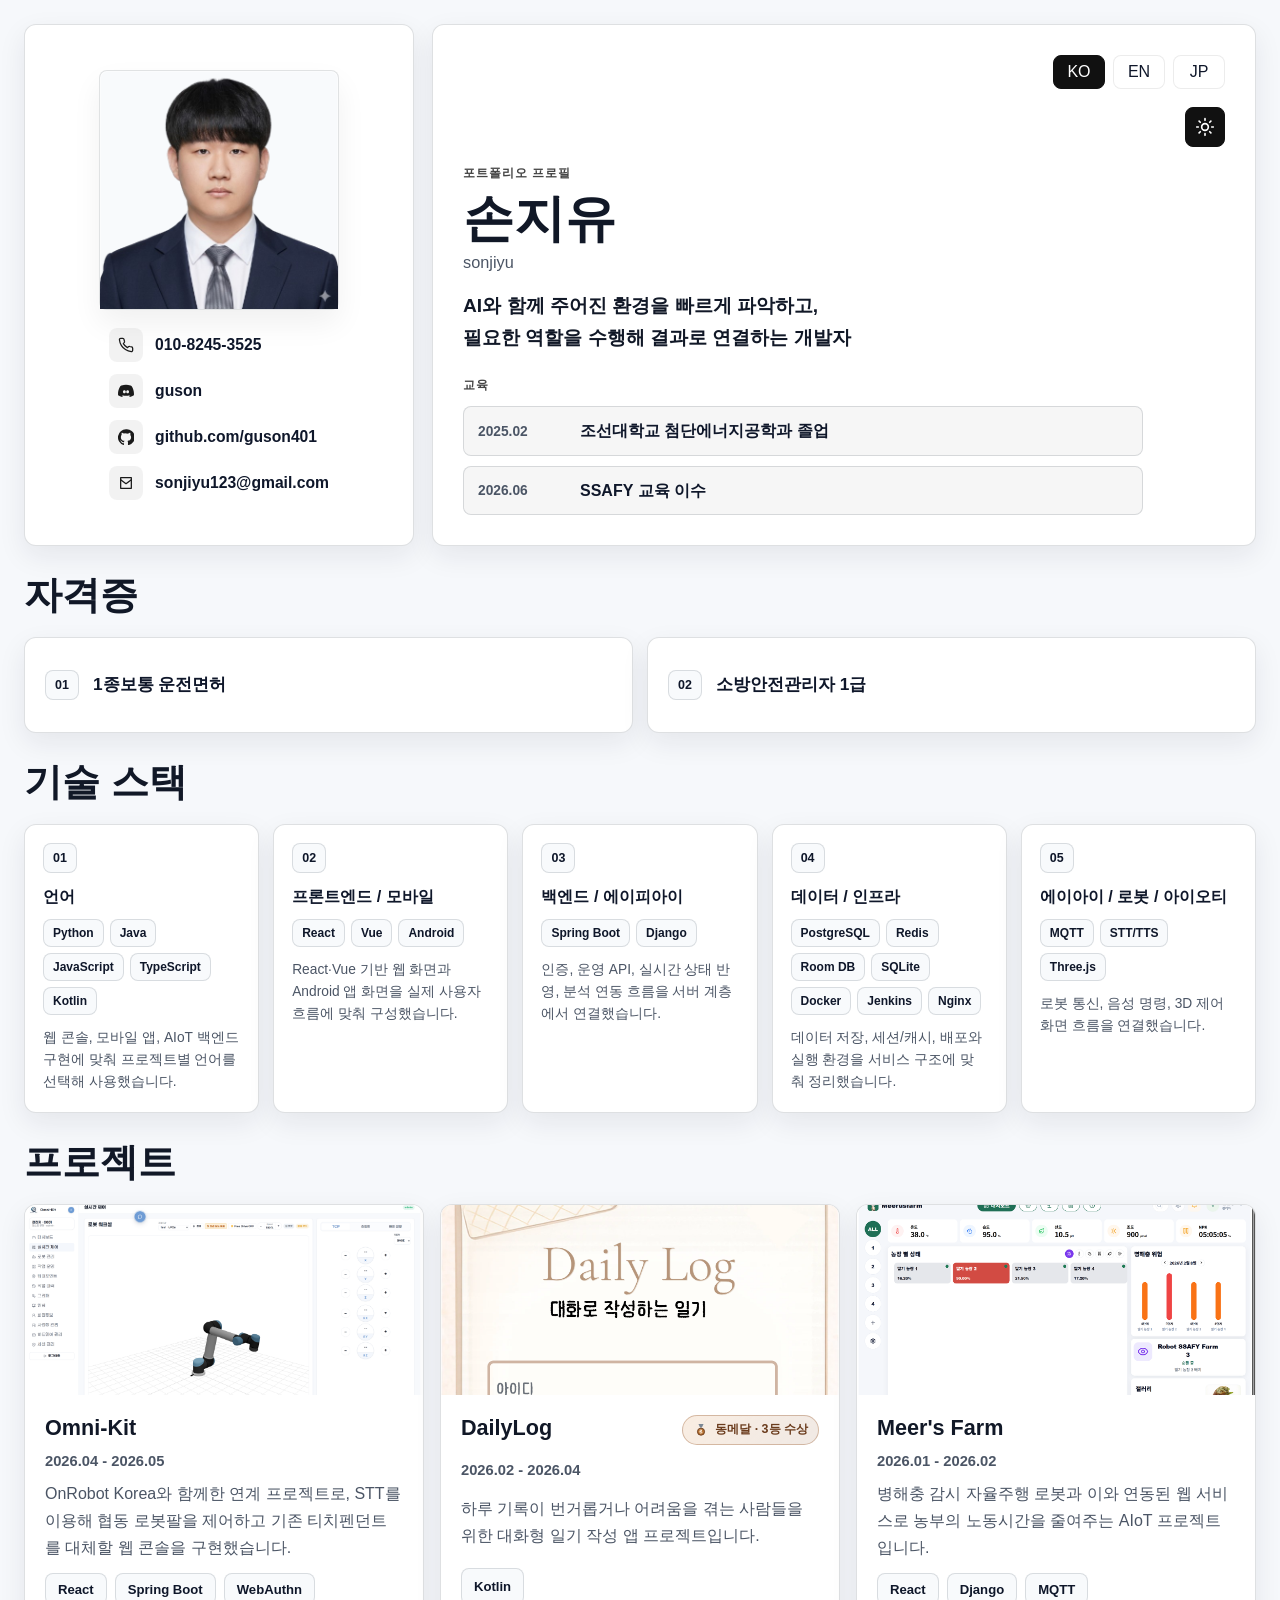
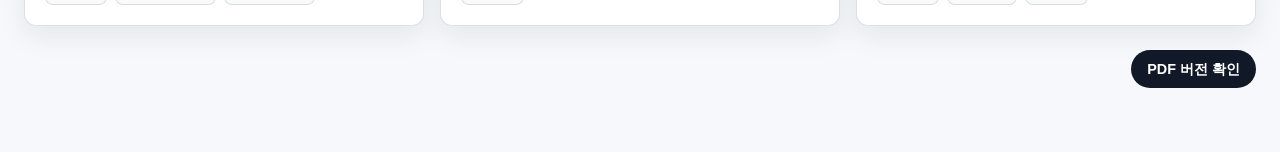
==== commit efb1dcb8: "update" ====
--- a/index.html
+++ b/index.html
@@ -730,23 +730,24 @@
       margin-bottom: 16px;
     }
 
-    .competency-grid {
-      display: grid;
-      grid-template-columns: repeat(4, minmax(0, 1fr));
-      gap: 14px;
-    }
-
     .certification-grid {
       display: grid;
       grid-template-columns: repeat(2, minmax(0, 1fr));
       gap: 14px;
     }
 
-    .competency-card {
+    .tech-stack-grid {
       display: grid;
+      grid-template-columns: repeat(5, minmax(0, 1fr));
+      gap: 14px;
+    }
+
+    .tech-stack-card {
+      display: grid;
+      align-content: start;
       gap: 12px;
-      min-height: 184px;
-      padding: 20px;
+      min-height: 220px;
+      padding: 18px;
       border: 1px solid var(--line);
       border-radius: 12px;
       background: #fff;
@@ -780,12 +781,6 @@
       font-weight: 900;
     }
 
-    .competency-title {
-      margin: 0;
-      font-size: 1.04rem;
-      line-height: 1.35;
-    }
-
     .certification-title {
       margin: 0;
       color: var(--accent-2);
@@ -793,11 +788,39 @@
       line-height: 1.35;
     }
 
-    .competency-copy {
+    .tech-category {
+      margin: 0;
+      color: var(--accent-2);
+      font-size: 1.02rem;
+      line-height: 1.35;
+    }
+
+    .tech-card-copy {
       margin: 0;
       color: var(--muted);
-      font-size: 0.94rem;
-      line-height: 1.68;
+      font-size: 0.86rem;
+      line-height: 1.62;
+    }
+
+    .tech-chip-row {
+      display: flex;
+      flex-wrap: wrap;
+      gap: 6px;
+    }
+
+    .tech-chip {
+      display: inline-flex;
+      align-items: center;
+      min-height: 28px;
+      padding: 0 9px;
+      border: 1px solid var(--line);
+      border-radius: 8px;
+      background: #f8fafc;
+      color: var(--accent-2);
+      font-size: 0.75rem;
+      font-weight: 800;
+      line-height: 1.2;
+      overflow-wrap: anywhere;
     }
 
     body[data-theme="night"] {
@@ -816,7 +839,7 @@
 
     body[data-theme="night"] .glass,
     body[data-theme="night"] .project-card,
-    body[data-theme="night"] .competency-card,
+    body[data-theme="night"] .tech-stack-card,
     body[data-theme="night"] .certification-card,
     body[data-theme="night"] .hero-main,
     body[data-theme="night"] .hero-side {
@@ -826,6 +849,7 @@
     }
 
     body[data-theme="night"] .chip,
+    body[data-theme="night"] .tech-chip,
     body[data-theme="night"] .competency-no,
     body[data-theme="night"] .profile-photo,
     body[data-theme="night"] .profile-icon,
@@ -851,7 +875,7 @@
 
     @media (max-width: 960px) {
       .project-grid,
-      .competency-grid,
+      .tech-stack-grid,
       .certification-grid {
         grid-template-columns: 1fr;
       }
@@ -901,7 +925,7 @@
 
       .hero-main,
       .hero-side,
-      .competency-card,
+      .tech-stack-card,
       .certification-card,
       .project-card {
         box-shadow: none;
@@ -938,7 +962,7 @@
       }
 
       .hero-summary,
-      .competency-copy,
+      .tech-card-copy,
       .project-copy,
       .profile-row,
       .education-item,
@@ -976,14 +1000,24 @@
       }
 
       .project-grid,
-      .competency-grid,
+      .tech-stack-grid,
       .certification-grid {
         grid-template-columns: repeat(3, minmax(0, 1fr));
         gap: 0.12in;
       }
 
+      .tech-stack-grid {
+        grid-template-columns: repeat(5, minmax(0, 1fr));
+        gap: 0.08in;
+      }
+
       .certification-grid {
         grid-template-columns: repeat(2, minmax(0, 1fr));
+      }
+
+      .tech-stack-card {
+        min-height: 1.45in;
+        padding: 0.1in;
       }
 
       .project-visual {
@@ -1063,13 +1097,13 @@
         <div class="theme-switch" aria-label="Theme switcher">
           <button class="theme-toggle is-active" type="button" aria-label="테마: 주간"></button>
         </div>
-        <p class="eyebrow" id="profile-eyebrow">Portfolio Profile</p>
+        <p class="eyebrow" id="profile-eyebrow">포트폴리오 프로필</p>
         <h1 class="profile-name" id="profile-name">손지유</h1>
         <p class="profile-subtitle" id="profile-subtitle">sonjiyu</p>
         <p class="profile-tagline" id="profile-tagline">AI와 함께 주어진 환경을 빠르게 파악하고,
 필요한 역할을 수행해 결과로 연결하는 개발자</p>
         <div class="education-list" aria-labelledby="education-title">
-          <p class="meta-label" id="education-title">Education</p>
+          <p class="meta-label" id="education-title">교육</p>
           <article class="education-item">
             <span class="education-date" id="education-date-1">2025.02</span>
             <span class="education-desc" id="education-desc-1">조선대학교 첨단에너지공학과 졸업</span>
@@ -1082,41 +1116,10 @@
       </div>
     </section>
 
-    <section class="section" aria-labelledby="competencies-title">
-      <div class="section-head">
-        <div>
-          <h2 class="section-title" id="competencies-title">Core Competencies</h2>
-        </div>
-      </div>
-
-      <div class="competency-grid">
-        <article class="competency-card">
-          <span class="competency-no">01</span>
-          <h3 class="competency-title" id="competency-title-1">AI 기반 빠른 도메인 적응</h3>
-          <p class="competency-copy" id="competency-copy-1">낯선 요구사항과 코드 흐름을 AI와 함께 빠르게 구조화하고, 필요한 역할과 구현 범위를 정리합니다.</p>
-        </article>
-        <article class="competency-card">
-          <span class="competency-no">02</span>
-          <h3 class="competency-title" id="competency-title-2">웹·앱·AIoT 연결 구현</h3>
-          <p class="competency-copy" id="competency-copy-2">React, Android, Spring Boot, Django, MQTT 등 서로 다른 환경을 서비스 흐름 안에서 연결합니다.</p>
-        </article>
-        <article class="competency-card">
-          <span class="competency-no">03</span>
-          <h3 class="competency-title" id="competency-title-3">사용자 흐름 중심 화면 설계</h3>
-          <p class="competency-copy" id="competency-copy-3">인증, 대시보드, 리포트, 캘린더처럼 실제 사용자가 이동하는 경로를 기준으로 화면을 구성합니다.</p>
-        </article>
-        <article class="competency-card">
-          <span class="competency-no">04</span>
-          <h3 class="competency-title" id="competency-title-4">원인 중심 트러블슈팅</h3>
-          <p class="competency-copy" id="competency-copy-4">배포 환경 차이, 인증/세션, API 데이터 불일치, 클릭 뎁스 문제를 원인 단위로 정리하고 개선합니다.</p>
-        </article>
-      </div>
-    </section>
-
     <section class="section" aria-labelledby="certifications-title">
       <div class="section-head">
         <div>
-          <h2 class="section-title" id="certifications-title">Certifications</h2>
+          <h2 class="section-title" id="certifications-title">자격증</h2>
         </div>
       </div>
 
@@ -1132,10 +1135,76 @@
       </div>
     </section>
 
+    <section class="section" aria-labelledby="tech-stack-title">
+      <div class="section-head">
+        <div>
+          <h2 class="section-title" id="tech-stack-title">기술 스택</h2>
+        </div>
+      </div>
+
+      <div class="tech-stack-grid">
+        <article class="tech-stack-card">
+          <span class="competency-no">01</span>
+          <h3 class="tech-category" id="tech-title-1">언어</h3>
+          <div class="tech-chip-row">
+            <span class="tech-chip">Python</span>
+            <span class="tech-chip">Java</span>
+            <span class="tech-chip">JavaScript</span>
+            <span class="tech-chip">TypeScript</span>
+            <span class="tech-chip">Kotlin</span>
+          </div>
+          <p class="tech-card-copy" id="tech-copy-1">웹 콘솔, 모바일 앱, AIoT 백엔드 구현에 맞춰 프로젝트별 언어를 선택해 사용했습니다.</p>
+        </article>
+        <article class="tech-stack-card">
+          <span class="competency-no">02</span>
+          <h3 class="tech-category" id="tech-title-2">프론트엔드 / 모바일</h3>
+          <div class="tech-chip-row">
+            <span class="tech-chip">React</span>
+            <span class="tech-chip">Vue</span>
+            <span class="tech-chip">Android</span>
+          </div>
+          <p class="tech-card-copy" id="tech-copy-2">React·Vue 기반 웹 화면과 Android 앱 화면을 실제 사용자 흐름에 맞춰 구성했습니다.</p>
+        </article>
+        <article class="tech-stack-card">
+          <span class="competency-no">03</span>
+          <h3 class="tech-category" id="tech-title-3">백엔드 / 에이피아이</h3>
+          <div class="tech-chip-row">
+            <span class="tech-chip">Spring Boot</span>
+            <span class="tech-chip">Django</span>
+          </div>
+          <p class="tech-card-copy" id="tech-copy-3">인증, 운영 API, 실시간 상태 반영, 분석 연동 흐름을 서버 계층에서 연결했습니다.</p>
+        </article>
+        <article class="tech-stack-card">
+          <span class="competency-no">04</span>
+          <h3 class="tech-category" id="tech-title-4">데이터 / 인프라</h3>
+          <div class="tech-chip-row">
+            <span class="tech-chip">PostgreSQL</span>
+            <span class="tech-chip">Redis</span>
+            <span class="tech-chip">Room DB</span>
+            <span class="tech-chip">SQLite</span>
+            <span class="tech-chip">Docker</span>
+            <span class="tech-chip">Jenkins</span>
+            <span class="tech-chip">Nginx</span>
+          </div>
+          <p class="tech-card-copy" id="tech-copy-4">데이터 저장, 세션/캐시, 배포와 실행 환경을 서비스 구조에 맞춰 정리했습니다.</p>
+        </article>
+        <article class="tech-stack-card">
+          <span class="competency-no">05</span>
+          <h3 class="tech-category" id="tech-title-5">에이아이 / 로봇 / 아이오티</h3>
+          <div class="tech-chip-row">
+            <span class="tech-chip">MQTT</span>
+            <span class="tech-chip">STT/TTS</span>
+            <span class="tech-chip">Three.js</span>
+          </div>
+          <p class="tech-card-copy" id="tech-copy-5">로봇 통신, 음성 명령, 3D 제어 화면 흐름을 연결했습니다.</p>
+        </article>
+      </div>
+    </section>
+
     <section class="section" aria-labelledby="projects-title">
       <div class="section-head">
         <div>
-          <h2 class="section-title" id="projects-title">Projects</h2>
+          <h2 class="section-title" id="projects-title">프로젝트</h2>
         </div>
       </div>
 
@@ -1173,8 +1242,6 @@
             <p class="project-copy" id="dailylog-copy">하루 기록이 번거롭거나 어려움을 겪는 사람들을 위한 대화형 일기 작성 앱 프로젝트입니다.</p>
             <div class="chip-row">
               <span class="chip">Kotlin</span>
-              <span class="chip">Jetpack Compose</span>
-              <span class="chip">Android</span>
             </div>
           </div>
         </a>
@@ -1202,29 +1269,34 @@
   <script>
     const rootTranslations = {
       ko: {
-        profileEyebrow: "Portfolio Profile",
+        profileEyebrow: "포트폴리오 프로필",
         profileName: "손지유",
         profileSubtitle: "sonjiyu",
         profileTagline: "AI와 함께 주어진 환경을 빠르게 파악하고,\n필요한 역할을 수행해 결과로 연결하는 개발자",
-        educationTitle: "Education",
+        profilePhotoAlt: "손지유 프로필 사진",
+        educationTitle: "교육",
         educationDate1: "2025.02",
         educationDesc1: "조선대학교 첨단에너지공학과 졸업",
         educationDate2: "2026.06",
         educationDesc2: "SSAFY 교육 이수",
         pdfActionLabel: "PDF 버전 확인",
-        competenciesTitle: "Core Competencies",
-        competencyTitle1: "AI 기반 빠른 도메인 적응",
-        competencyCopy1: "낯선 요구사항과 코드 흐름을 AI와 함께 빠르게 구조화하고, 필요한 역할과 구현 범위를 정리합니다.",
-        competencyTitle2: "웹·앱·AIoT 연결 구현",
-        competencyCopy2: "React, Android, Spring Boot, Django, MQTT 등 서로 다른 환경을 서비스 흐름 안에서 연결합니다.",
-        competencyTitle3: "사용자 흐름 중심 화면 설계",
-        competencyCopy3: "인증, 대시보드, 리포트, 캘린더처럼 실제 사용자가 이동하는 경로를 기준으로 화면을 구성합니다.",
-        competencyTitle4: "원인 중심 트러블슈팅",
-        competencyCopy4: "배포 환경 차이, 인증/세션, API 데이터 불일치, 클릭 뎁스 문제를 원인 단위로 정리하고 개선합니다.",
-        certificationsTitle: "Certifications",
+        languageSwitcherLabel: "언어 선택",
+        themeSwitcherLabel: "테마 선택",
+        certificationsTitle: "자격증",
         certificationTitle1: "1종보통 운전면허",
         certificationTitle2: "소방안전관리자 1급",
-        projectsTitle: "Projects",
+        techStackTitle: "기술 스택",
+        techTitle1: "언어",
+        techCopy1: "웹 콘솔, 모바일 앱, AIoT 백엔드 구현에 맞춰 프로젝트별 언어를 선택해 사용했습니다.",
+        techTitle2: "프론트엔드 / 모바일",
+        techCopy2: "React·Vue 기반 웹 화면과 Android 앱 화면을 실제 사용자 흐름에 맞춰 구성했습니다.",
+        techTitle3: "백엔드 / 에이피아이",
+        techCopy3: "인증, 운영 API, 실시간 상태 반영, 분석 연동 흐름을 서버 계층에서 연결했습니다.",
+        techTitle4: "데이터 / 인프라",
+        techCopy4: "데이터 저장, 세션/캐시, 배포와 실행 환경을 서비스 구조에 맞춰 정리했습니다.",
+        techTitle5: "에이아이 / 로봇 / 아이오티",
+        techCopy5: "로봇 통신, 음성 명령, 3D 제어 화면 흐름을 연결했습니다.",
+        projectsTitle: "프로젝트",
         omnikitCopy: "OnRobot Korea와 함께한 연계 프로젝트로, STT를 이용해 협동 로봇팔을 제어하고 기존 티치펜던트를 대체할 웹 콘솔을 구현했습니다.",
         farmCopy: "병해충 감시 자율주행 로봇과 이와 연동된 웹 서비스로 농부의 노동시간을 줄여주는 AIoT 프로젝트입니다.",
         dailylogCopy: "하루 기록이 번거롭거나 어려움을 겪는 사람들을 위한 대화형 일기 작성 앱 프로젝트입니다.",
@@ -1236,24 +1308,29 @@
         profileName: "Son Jiyu",
         profileSubtitle: "sonjiyu",
         profileTagline: "A developer who works with AI to quickly understand the environment,\ntake on the needed role, and turn it into results.",
+        profilePhotoAlt: "Son Jiyu profile photo",
         educationTitle: "Education",
         educationDate1: "Feb 2025",
         educationDesc1: "B.S. in Advanced Energy Engineering, Chosun University",
         educationDate2: "Jun 2026",
         educationDesc2: "Completed SSAFY training",
         pdfActionLabel: "View PDF",
-        competenciesTitle: "Core Competencies",
-        competencyTitle1: "AI-assisted domain adaptation",
-        competencyCopy1: "I use AI to quickly structure unfamiliar requirements and code flows, then define the role and implementation scope.",
-        competencyTitle2: "Web, app, and AIoT integration",
-        competencyCopy2: "I connect React, Android, Spring Boot, Django, MQTT, and other stacks into a single service flow.",
-        competencyTitle3: "User-flow oriented UI design",
-        competencyCopy3: "I design screens around real user paths such as authentication, dashboards, reports, and calendars.",
-        competencyTitle4: "Root-cause troubleshooting",
-        competencyCopy4: "I resolve deployment differences, auth/session issues, API data mismatches, and click-depth problems by tracing causes.",
+        languageSwitcherLabel: "Language switcher",
+        themeSwitcherLabel: "Theme switcher",
         certificationsTitle: "Certifications",
         certificationTitle1: "Class 1 Normal Driver's License",
         certificationTitle2: "Fire Safety Manager Level 1",
+        techStackTitle: "Tech Stack",
+        techTitle1: "Languages",
+        techCopy1: "Selected languages by project scope for the web console, mobile app, and AIoT backend implementation.",
+        techTitle2: "Frontend / Mobile",
+        techCopy2: "Built React/Vue web screens and Android app screens around real user flows.",
+        techTitle3: "Backend / API",
+        techCopy3: "Connected authentication, operations APIs, real-time status updates, and analysis integrations in the server layer.",
+        techTitle4: "Data / Infra",
+        techCopy4: "Organized data storage, session/cache handling, deployment, and runtime environments around the service structure.",
+        techTitle5: "AI / Robot / IoT",
+        techCopy5: "Connected robot communication, voice commands, and 3D control-screen flows.",
         projectsTitle: "Projects",
         omnikitCopy: "A collaboration project with OnRobot Korea that uses STT to control a collaborative robot arm and implements a web console intended to replace the traditional teach pendant.",
         farmCopy: "An AIoT project that reduces farmers' labor time through a pest-monitoring autonomous robot and a connected web service.",
@@ -1262,29 +1339,34 @@
         themeLabels: { day: "Day", night: "Night" },
       },
       ja: {
-        profileEyebrow: "Portfolio Profile",
+        profileEyebrow: "ポートフォリオプロフィール",
         profileName: "ソン・ジユ",
         profileSubtitle: "sonjiyu",
         profileTagline: "AIとともに与えられた環境を素早く把握し、\n必要な役割を担って成果につなげる開発者",
-        educationTitle: "Education",
+        profilePhotoAlt: "ソン・ジユ プロフィール写真",
+        educationTitle: "学歴",
         educationDate1: "2025.02",
         educationDesc1: "朝鮮大学校 先端エネルギー工学科 卒業",
         educationDate2: "2026.06",
         educationDesc2: "SSAFY教育 修了",
         pdfActionLabel: "PDF版を確認",
-        competenciesTitle: "Core Competencies",
-        competencyTitle1: "AIを活用した素早いドメイン適応",
-        competencyCopy1: "初めての要件やコードの流れをAIとともに素早く整理し、必要な役割と実装範囲を定義します。",
-        competencyTitle2: "Web・アプリ・AIoTの連携実装",
-        competencyCopy2: "React、Android、Spring Boot、Django、MQTTなど異なる環境をサービスの流れとしてつなぎます。",
-        competencyTitle3: "ユーザー動線中心の画面設計",
-        competencyCopy3: "認証、ダッシュボード、レポート、カレンダーなど実際の利用経路を基準に画面を構成します。",
-        competencyTitle4: "原因に基づくトラブルシューティング",
-        competencyCopy4: "デプロイ環境差、認証/セッション、APIデータ不一致、クリック階層の問題を原因から整理して改善します。",
-        certificationsTitle: "Certifications",
+        languageSwitcherLabel: "言語選択",
+        themeSwitcherLabel: "テーマ選択",
+        certificationsTitle: "資格",
         certificationTitle1: "第1種普通運転免許",
         certificationTitle2: "消防安全管理者 1級",
-        projectsTitle: "Projects",
+        techStackTitle: "使用技術",
+        techTitle1: "言語",
+        techCopy1: "Webコンソール、モバイルアプリ、AIoTバックエンドの実装範囲に合わせて言語を選択して使いました。",
+        techTitle2: "Frontend / Mobile",
+        techCopy2: "React/VueベースのWeb画面とAndroidアプリ画面を、実際のユーザーフローに合わせて構成しました。",
+        techTitle3: "Backend / API",
+        techCopy3: "認証、運用API、リアルタイム状態反映、分析連携の流れをサーバー層でつなぎました。",
+        techTitle4: "Data / Infra",
+        techCopy4: "データ保存、セッション/キャッシュ、配備と実行環境をサービス構造に合わせて整理しました。",
+        techTitle5: "AI / Robot / IoT",
+        techCopy5: "ロボット通信、音声命令、3D制御画面の流れをつなぎました。",
+        projectsTitle: "プロジェクト",
         omnikitCopy: "OnRobot Koreaとの連携プロジェクトとして、STTで協働ロボットアームを制御し、従来のティーチペンダントを代替するWebコンソールを実装しました。",
         farmCopy: "病害虫監視の自律走行ロボットと連動Webサービスにより、農家の労働時間を減らすAIoTプロジェクトです。",
         dailylogCopy: "毎日の記録が面倒だったり難しかったりする人のための会話型日記作成アプリプロジェクトです。",
@@ -1304,18 +1386,20 @@
       "education-date-2": "educationDate2",
       "education-desc-2": "educationDesc2",
       "pdf-action-label": "pdfActionLabel",
-      "competencies-title": "competenciesTitle",
-      "competency-title-1": "competencyTitle1",
-      "competency-copy-1": "competencyCopy1",
-      "competency-title-2": "competencyTitle2",
-      "competency-copy-2": "competencyCopy2",
-      "competency-title-3": "competencyTitle3",
-      "competency-copy-3": "competencyCopy3",
-      "competency-title-4": "competencyTitle4",
-      "competency-copy-4": "competencyCopy4",
       "certifications-title": "certificationsTitle",
       "certification-title-1": "certificationTitle1",
       "certification-title-2": "certificationTitle2",
+      "tech-stack-title": "techStackTitle",
+      "tech-title-1": "techTitle1",
+      "tech-copy-1": "techCopy1",
+      "tech-title-2": "techTitle2",
+      "tech-copy-2": "techCopy2",
+      "tech-title-3": "techTitle3",
+      "tech-copy-3": "techCopy3",
+      "tech-title-4": "techTitle4",
+      "tech-copy-4": "techCopy4",
+      "tech-title-5": "techTitle5",
+      "tech-copy-5": "techCopy5",
       "projects-title": "projectsTitle",
       "omnikit-copy": "omnikitCopy",
       "farm-copy": "farmCopy",
@@ -1350,10 +1434,15 @@
     function applyRootTranslations(lang) {
       currentLang = lang;
       const t = rootTranslations[lang];
+      document.documentElement.lang = lang;
       Object.entries(rootBindings).forEach(([id, key]) => {
         const node = document.getElementById(id);
         if (node) node.textContent = t[key];
       });
+      document.querySelector(".profile-photo img")?.setAttribute("alt", t.profilePhotoAlt);
+      document.querySelector(".language-switch")?.setAttribute("aria-label", t.languageSwitcherLabel);
+      document.querySelector(".theme-switch")?.setAttribute("aria-label", t.themeSwitcherLabel);
+      document.querySelector(".pdf-button-section")?.setAttribute("aria-label", t.pdfActionLabel);
       const pdfAction = document.getElementById("pdf-action-label");
       if (pdfAction) pdfAction.href = pdfHrefByLang[lang] || pdfHrefByLang.ko;
       updateThemeToggle(document.body.dataset.theme || "day");
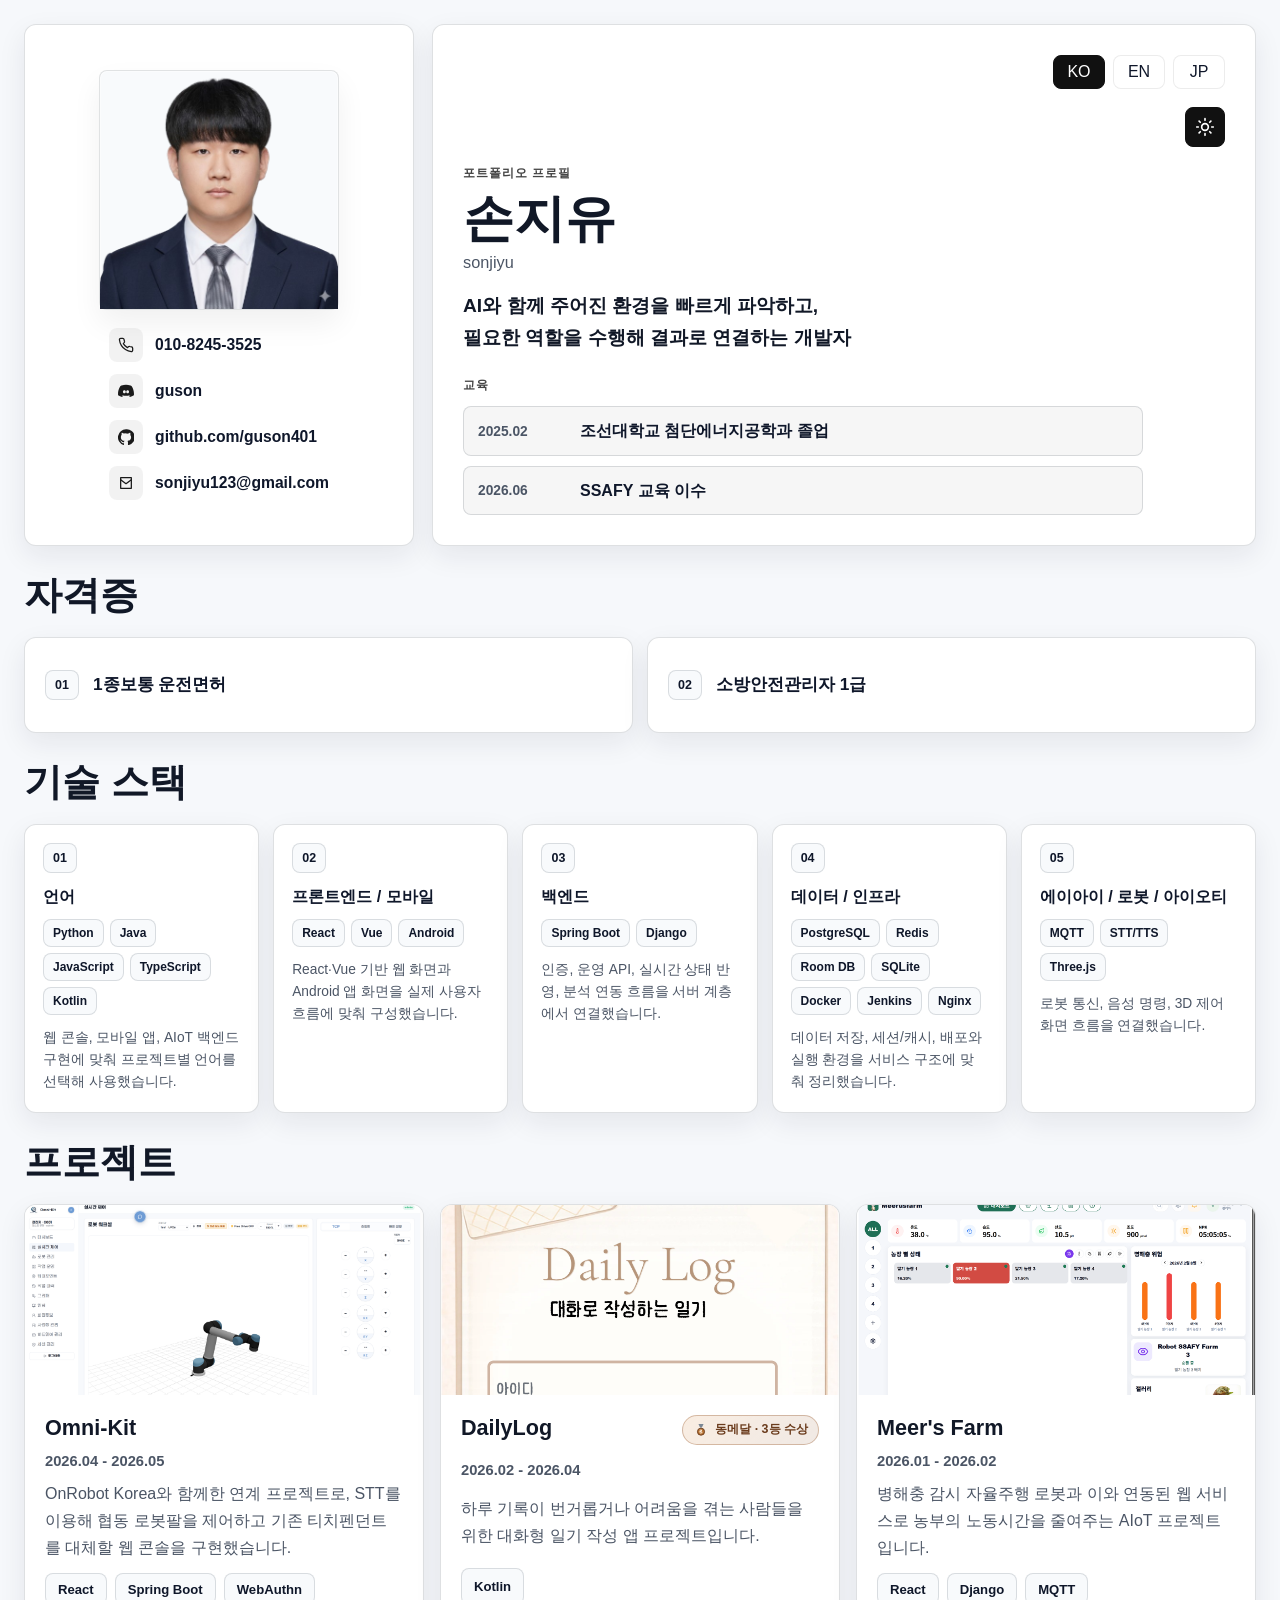
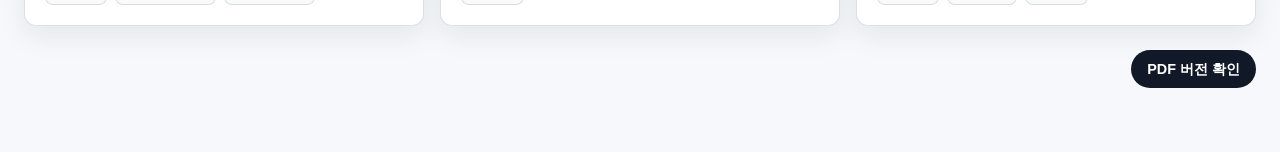
==== commit fdb42318: "update" ====
--- a/index.html
+++ b/index.html
@@ -1167,7 +1167,7 @@
         </article>
         <article class="tech-stack-card">
           <span class="competency-no">03</span>
-          <h3 class="tech-category" id="tech-title-3">백엔드 / 에이피아이</h3>
+          <h3 class="tech-category" id="tech-title-3">백엔드</h3>
           <div class="tech-chip-row">
             <span class="tech-chip">Spring Boot</span>
             <span class="tech-chip">Django</span>
@@ -1290,7 +1290,7 @@
         techCopy1: "웹 콘솔, 모바일 앱, AIoT 백엔드 구현에 맞춰 프로젝트별 언어를 선택해 사용했습니다.",
         techTitle2: "프론트엔드 / 모바일",
         techCopy2: "React·Vue 기반 웹 화면과 Android 앱 화면을 실제 사용자 흐름에 맞춰 구성했습니다.",
-        techTitle3: "백엔드 / 에이피아이",
+        techTitle3: "백엔드",
         techCopy3: "인증, 운영 API, 실시간 상태 반영, 분석 연동 흐름을 서버 계층에서 연결했습니다.",
         techTitle4: "데이터 / 인프라",
         techCopy4: "데이터 저장, 세션/캐시, 배포와 실행 환경을 서비스 구조에 맞춰 정리했습니다.",
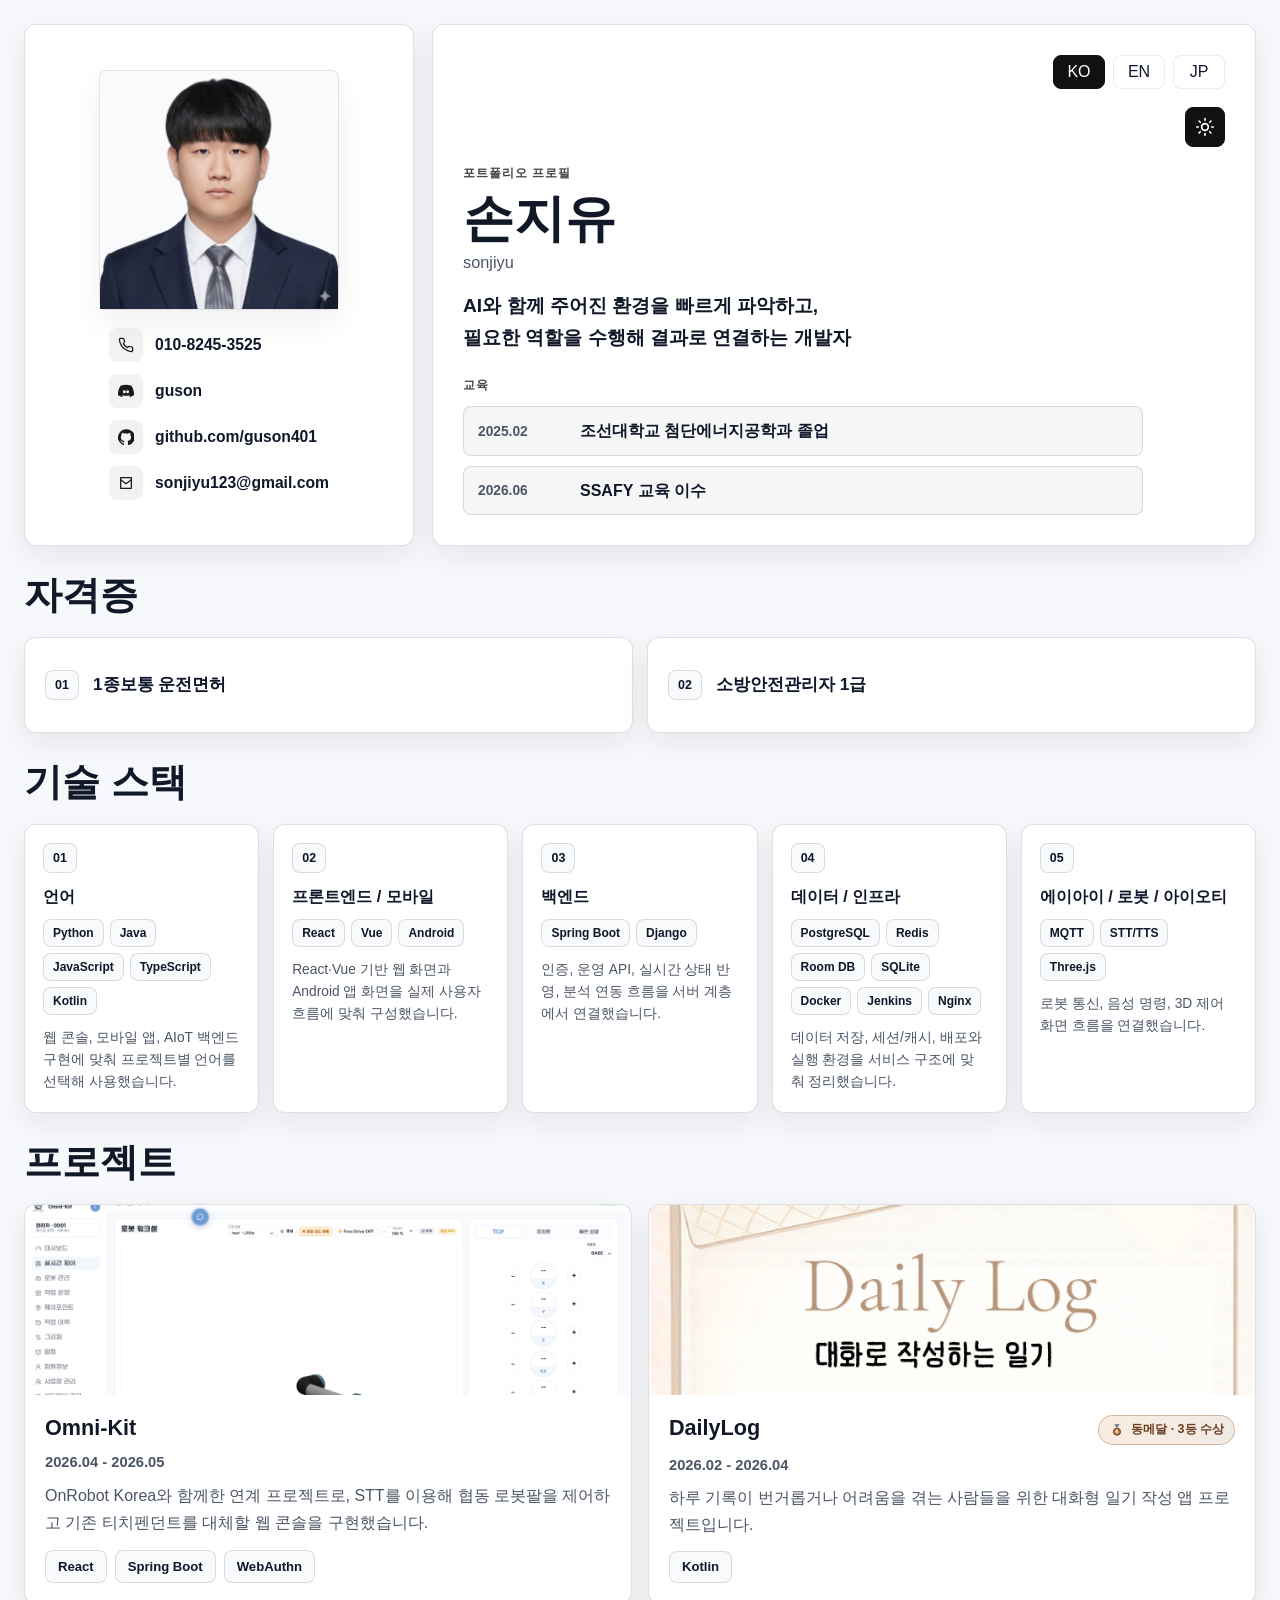
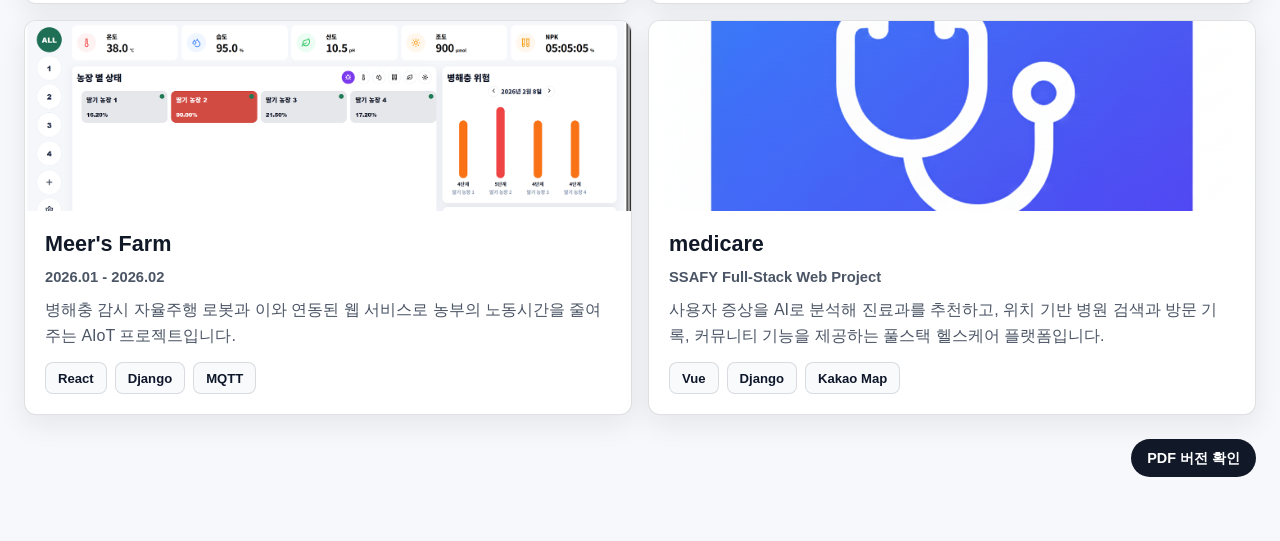
==== commit 8af3bcc0: "medical추가" ====
--- a/index.html
+++ b/index.html
@@ -451,6 +451,10 @@
       background: url("./omni-kit-screenshots/20_realtime-control_01_tcp-control.png") center 6% / cover no-repeat;
     }
 
+    .project-card.medicare .project-visual {
+      background: url("./medicare-screenshots/logo.png") center / cover no-repeat;
+    }
+
     .chip {
       display: inline-flex;
       align-items: center;
@@ -635,7 +639,7 @@
     }
 
     .project-grid {
-      grid-template-columns: repeat(3, minmax(0, 1fr));
+      grid-template-columns: repeat(2, minmax(0, 1fr));
       gap: 16px;
     }
 
@@ -999,7 +1003,11 @@
         font-size: 20pt;
       }
 
-      .project-grid,
+      .project-grid {
+        grid-template-columns: repeat(2, minmax(0, 1fr));
+        gap: 0.12in;
+      }
+
       .tech-stack-grid,
       .certification-grid {
         grid-template-columns: repeat(3, minmax(0, 1fr));
@@ -1259,6 +1267,20 @@
             </div>
           </div>
         </a>
+
+        <a class="project-card medicare" href="./medicare-portfolio/index.html">
+          <div class="project-visual" aria-hidden="true"></div>
+          <div class="project-body">
+            <h3 class="project-title">medicare</h3>
+            <p class="project-period">SSAFY Full-Stack Web Project</p>
+            <p class="project-copy" id="medicare-copy">사용자 증상을 AI로 분석해 진료과를 추천하고, 위치 기반 병원 검색과 방문 기록, 커뮤니티 기능을 제공하는 풀스택 헬스케어 플랫폼입니다.</p>
+            <div class="chip-row">
+              <span class="chip">Vue</span>
+              <span class="chip">Django</span>
+              <span class="chip">Kakao Map</span>
+            </div>
+          </div>
+        </a>
       </div>
     </section>
 
@@ -1300,6 +1322,7 @@
         omnikitCopy: "OnRobot Korea와 함께한 연계 프로젝트로, STT를 이용해 협동 로봇팔을 제어하고 기존 티치펜던트를 대체할 웹 콘솔을 구현했습니다.",
         farmCopy: "병해충 감시 자율주행 로봇과 이와 연동된 웹 서비스로 농부의 노동시간을 줄여주는 AIoT 프로젝트입니다.",
         dailylogCopy: "하루 기록이 번거롭거나 어려움을 겪는 사람들을 위한 대화형 일기 작성 앱 프로젝트입니다.",
+        medicareCopy: "사용자 증상을 AI로 분석해 진료과를 추천하고, 위치 기반 병원 검색과 방문 기록, 커뮤니티 기능을 제공하는 풀스택 헬스케어 플랫폼입니다.",
         dailylogAwardLabel: "동메달 · 3등 수상",
         themeLabels: { day: "주간", night: "야간" },
       },
@@ -1335,6 +1358,7 @@
         omnikitCopy: "A collaboration project with OnRobot Korea that uses STT to control a collaborative robot arm and implements a web console intended to replace the traditional teach pendant.",
         farmCopy: "An AIoT project that reduces farmers' labor time through a pest-monitoring autonomous robot and a connected web service.",
         dailylogCopy: "A conversational diary-writing app project for people who find daily journaling inconvenient or difficult.",
+        medicareCopy: "A full-stack healthcare platform that analyzes symptoms with AI, recommends departments, and supports location-based hospital search, visit records, and community features.",
         dailylogAwardLabel: "Bronze · 3rd Place",
         themeLabels: { day: "Day", night: "Night" },
       },
@@ -1370,6 +1394,7 @@
         omnikitCopy: "OnRobot Koreaとの連携プロジェクトとして、STTで協働ロボットアームを制御し、従来のティーチペンダントを代替するWebコンソールを実装しました。",
         farmCopy: "病害虫監視の自律走行ロボットと連動Webサービスにより、農家の労働時間を減らすAIoTプロジェクトです。",
         dailylogCopy: "毎日の記録が面倒だったり難しかったりする人のための会話型日記作成アプリプロジェクトです。",
+        medicareCopy: "症状をAIで分析して診療科を推薦し、位置情報ベースの病院検索、訪問記録、コミュニティ機能を提供するフルスタック医療プラットフォームです。",
         dailylogAwardLabel: "銅賞 · 3位受賞",
         themeLabels: { day: "昼間", night: "夜間" },
       },
@@ -1404,6 +1429,7 @@
       "omnikit-copy": "omnikitCopy",
       "farm-copy": "farmCopy",
       "dailylog-copy": "dailylogCopy",
+      "medicare-copy": "medicareCopy",
       "dailylog-award-label": "dailylogAwardLabel",
     };
 
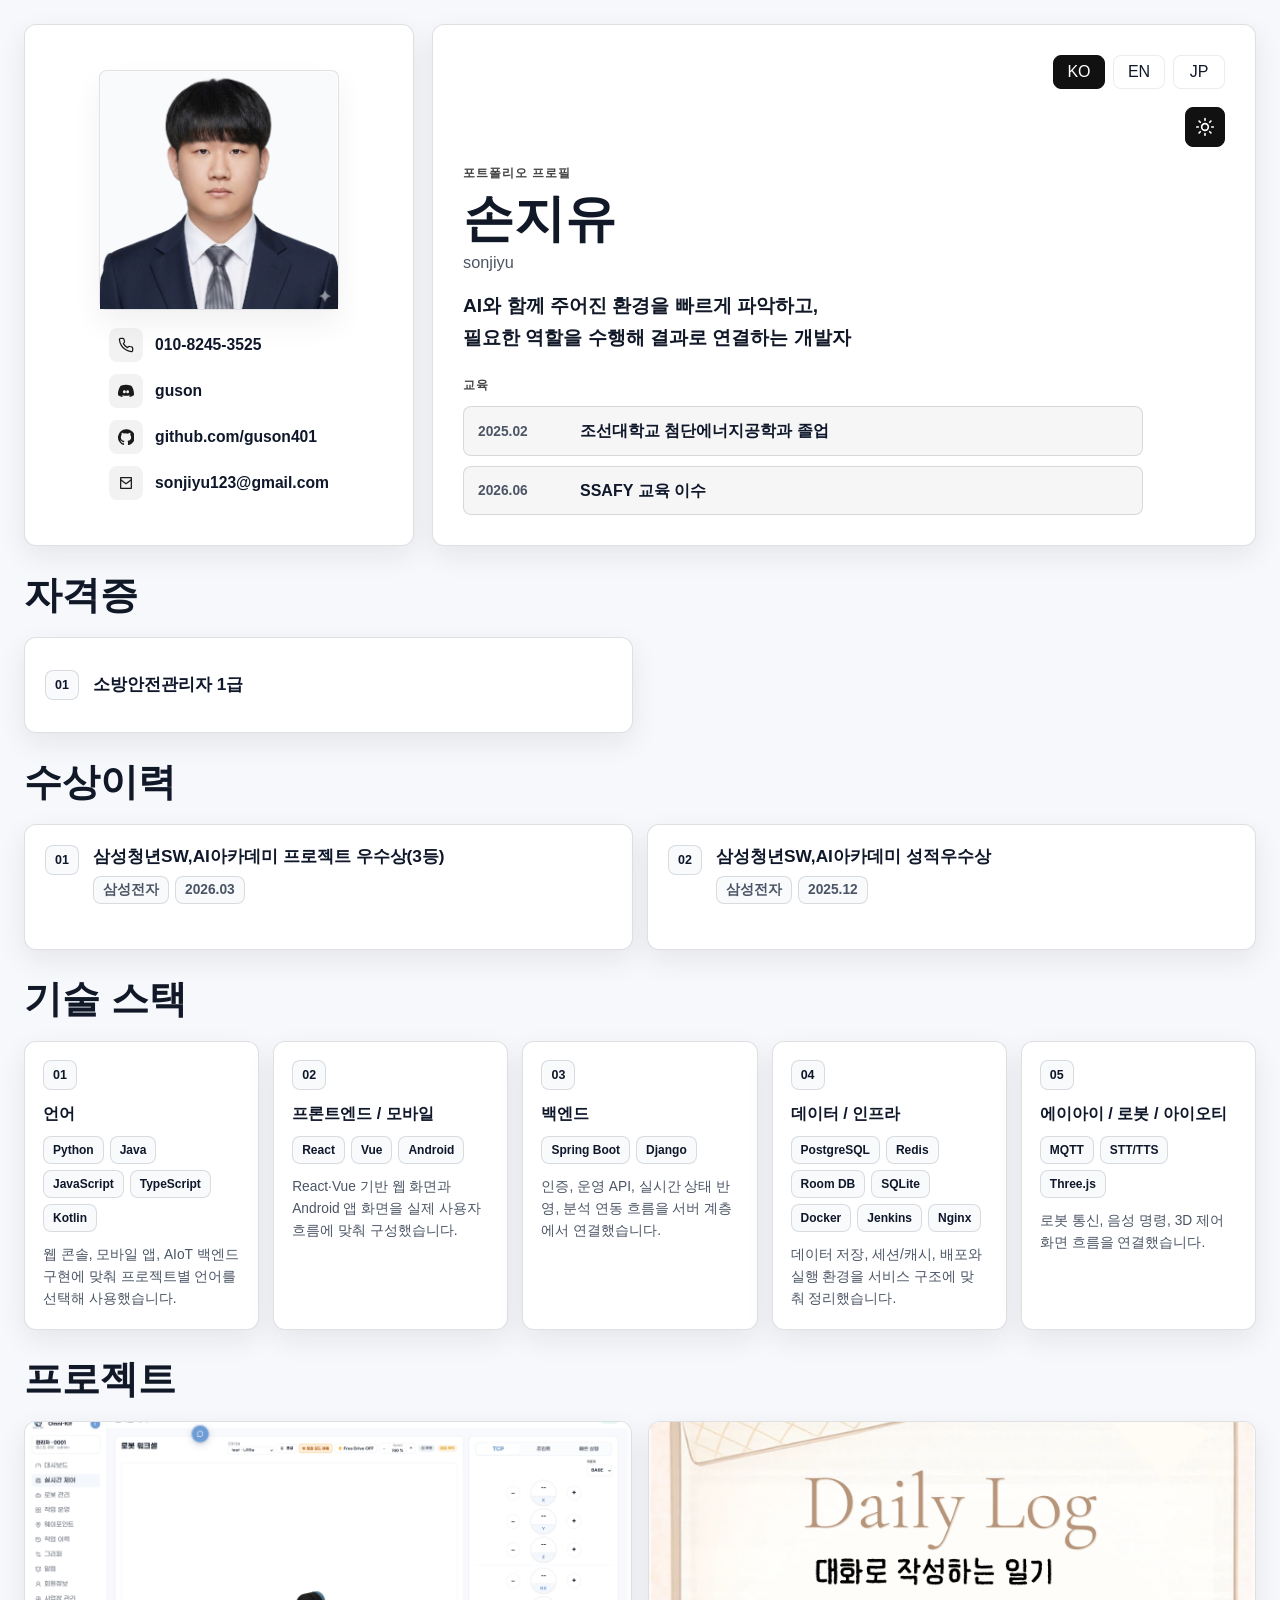
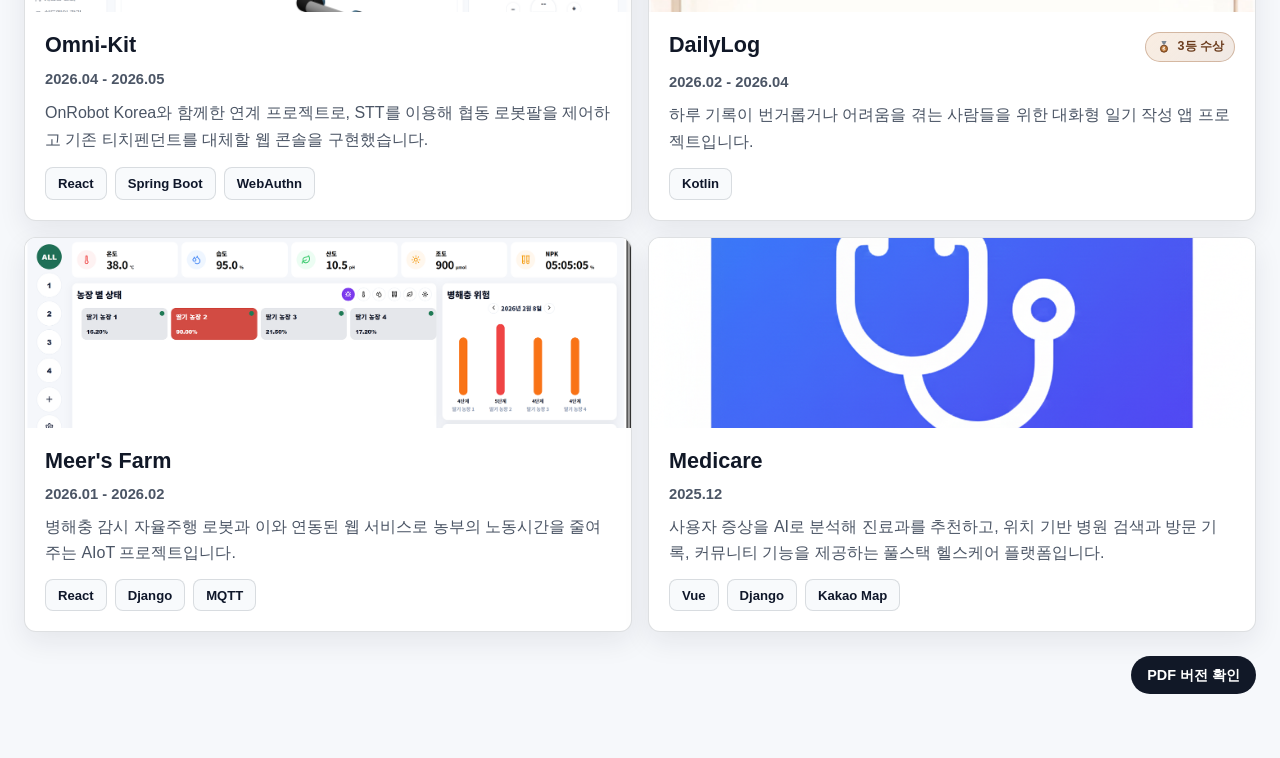
==== commit ee982110: "update" ====
--- a/index.html
+++ b/index.html
@@ -740,6 +740,12 @@
       gap: 14px;
     }
 
+    .award-history-grid {
+      display: grid;
+      grid-template-columns: repeat(2, minmax(0, 1fr));
+      gap: 14px;
+    }
+
     .tech-stack-grid {
       display: grid;
       grid-template-columns: repeat(5, minmax(0, 1fr));
@@ -764,6 +770,19 @@
       gap: 14px;
       align-items: center;
       min-height: 96px;
+      padding: 20px;
+      border: 1px solid var(--line);
+      border-radius: 12px;
+      background: #fff;
+      box-shadow: var(--shadow);
+    }
+
+    .award-history-card {
+      display: grid;
+      grid-template-columns: auto minmax(0, 1fr);
+      gap: 14px;
+      align-items: start;
+      min-height: 126px;
       padding: 20px;
       border: 1px solid var(--line);
       border-radius: 12px;
@@ -790,6 +809,39 @@
       color: var(--accent-2);
       font-size: 1.08rem;
       line-height: 1.35;
+    }
+
+    .award-history-body {
+      display: grid;
+      gap: 8px;
+    }
+
+    .award-history-title {
+      margin: 0;
+      color: var(--accent-2);
+      font-size: 1.08rem;
+      line-height: 1.35;
+    }
+
+    .award-history-meta {
+      display: flex;
+      flex-wrap: wrap;
+      gap: 6px;
+      margin: 0;
+      color: var(--muted);
+      font-size: 0.86rem;
+      font-weight: 700;
+      line-height: 1.45;
+    }
+
+    .award-history-meta span {
+      display: inline-flex;
+      align-items: center;
+      min-height: 28px;
+      padding: 0 9px;
+      border: 1px solid var(--line);
+      border-radius: 8px;
+      background: #f8fafc;
     }
 
     .tech-category {
@@ -844,6 +896,7 @@
     body[data-theme="night"] .glass,
     body[data-theme="night"] .project-card,
     body[data-theme="night"] .tech-stack-card,
+    body[data-theme="night"] .award-history-card,
     body[data-theme="night"] .certification-card,
     body[data-theme="night"] .hero-main,
     body[data-theme="night"] .hero-side {
@@ -854,6 +907,7 @@
 
     body[data-theme="night"] .chip,
     body[data-theme="night"] .tech-chip,
+    body[data-theme="night"] .award-history-meta span,
     body[data-theme="night"] .competency-no,
     body[data-theme="night"] .profile-photo,
     body[data-theme="night"] .profile-icon,
@@ -880,6 +934,7 @@
     @media (max-width: 960px) {
       .project-grid,
       .tech-stack-grid,
+      .award-history-grid,
       .certification-grid {
         grid-template-columns: 1fr;
       }
@@ -1009,6 +1064,7 @@
       }
 
       .tech-stack-grid,
+      .award-history-grid,
       .certification-grid {
         grid-template-columns: repeat(3, minmax(0, 1fr));
         gap: 0.12in;
@@ -1020,6 +1076,10 @@
       }
 
       .certification-grid {
+        grid-template-columns: repeat(2, minmax(0, 1fr));
+      }
+
+      .award-history-grid {
         grid-template-columns: repeat(2, minmax(0, 1fr));
       }
 
@@ -1134,11 +1194,38 @@
       <div class="certification-grid">
         <article class="certification-card">
           <span class="competency-no">01</span>
-          <h3 class="certification-title" id="certification-title-1">1종보통 운전면허</h3>
+          <h3 class="certification-title" id="certification-title-1">소방안전관리자 1급</h3>
         </article>
-        <article class="certification-card">
+      </div>
+    </section>
+
+    <section class="section" aria-labelledby="awards-title">
+      <div class="section-head">
+        <div>
+          <h2 class="section-title" id="awards-title">수상이력</h2>
+        </div>
+      </div>
+
+      <div class="award-history-grid">
+        <article class="award-history-card">
+          <span class="competency-no">01</span>
+          <div class="award-history-body">
+            <h3 class="award-history-title" id="award-title-1">삼성청년SW,AI아카데미 프로젝트 우수상(3등)</h3>
+            <p class="award-history-meta">
+              <span id="award-org-1">삼성전자</span>
+              <span id="award-date-1">2026.03</span>
+            </p>
+          </div>
+        </article>
+        <article class="award-history-card">
           <span class="competency-no">02</span>
-          <h3 class="certification-title" id="certification-title-2">소방안전관리자 1급</h3>
+          <div class="award-history-body">
+            <h3 class="award-history-title" id="award-title-2">삼성청년SW,AI아카데미 성적우수상</h3>
+            <p class="award-history-meta">
+              <span id="award-org-2">삼성전자</span>
+              <span id="award-date-2">2025.12</span>
+            </p>
+          </div>
         </article>
       </div>
     </section>
@@ -1243,7 +1330,7 @@
                   <path d="M10.3 14.4h1.7c.9 0 1.4.43 1.4 1.08 0 .68-.57 1.12-1.46 1.12-.75 0-1.28-.26-1.66-.72" fill="none" stroke="#fff7ed" stroke-width="1.35" stroke-linecap="round"/>
                   <path d="M10.6 12.3h2.58l-1.52 1.62" fill="none" stroke="#fff7ed" stroke-width="1.35" stroke-linecap="round" stroke-linejoin="round"/>
                 </svg>
-                <span id="dailylog-award-label">동메달 · 3등 수상</span>
+                <span id="dailylog-award-label">3등 수상</span>
               </span>
             </div>
             <p class="project-period">2026.02 - 2026.04</p>
@@ -1271,8 +1358,8 @@
         <a class="project-card medicare" href="./medicare-portfolio/index.html">
           <div class="project-visual" aria-hidden="true"></div>
           <div class="project-body">
-            <h3 class="project-title">medicare</h3>
-            <p class="project-period">SSAFY Full-Stack Web Project</p>
+            <h3 class="project-title">Medicare</h3>
+            <p class="project-period">2025.12</p>
             <p class="project-copy" id="medicare-copy">사용자 증상을 AI로 분석해 진료과를 추천하고, 위치 기반 병원 검색과 방문 기록, 커뮤니티 기능을 제공하는 풀스택 헬스케어 플랫폼입니다.</p>
             <div class="chip-row">
               <span class="chip">Vue</span>
@@ -1305,8 +1392,14 @@
         languageSwitcherLabel: "언어 선택",
         themeSwitcherLabel: "테마 선택",
         certificationsTitle: "자격증",
-        certificationTitle1: "1종보통 운전면허",
-        certificationTitle2: "소방안전관리자 1급",
+        certificationTitle1: "소방안전관리자 1급",
+        awardsTitle: "수상이력",
+        awardTitle1: "삼성청년SW,AI아카데미 프로젝트 우수상(3등)",
+        awardOrg1: "삼성전자",
+        awardDate1: "2026.03",
+        awardTitle2: "삼성청년SW,AI아카데미 성적우수상",
+        awardOrg2: "삼성전자",
+        awardDate2: "2025.12",
         techStackTitle: "기술 스택",
         techTitle1: "언어",
         techCopy1: "웹 콘솔, 모바일 앱, AIoT 백엔드 구현에 맞춰 프로젝트별 언어를 선택해 사용했습니다.",
@@ -1323,7 +1416,7 @@
         farmCopy: "병해충 감시 자율주행 로봇과 이와 연동된 웹 서비스로 농부의 노동시간을 줄여주는 AIoT 프로젝트입니다.",
         dailylogCopy: "하루 기록이 번거롭거나 어려움을 겪는 사람들을 위한 대화형 일기 작성 앱 프로젝트입니다.",
         medicareCopy: "사용자 증상을 AI로 분석해 진료과를 추천하고, 위치 기반 병원 검색과 방문 기록, 커뮤니티 기능을 제공하는 풀스택 헬스케어 플랫폼입니다.",
-        dailylogAwardLabel: "동메달 · 3등 수상",
+        dailylogAwardLabel: "3등 수상",
         themeLabels: { day: "주간", night: "야간" },
       },
       en: {
@@ -1341,8 +1434,14 @@
         languageSwitcherLabel: "Language switcher",
         themeSwitcherLabel: "Theme switcher",
         certificationsTitle: "Certifications",
-        certificationTitle1: "Class 1 Normal Driver's License",
-        certificationTitle2: "Fire Safety Manager Level 1",
+        certificationTitle1: "Fire Safety Manager Level 1",
+        awardsTitle: "Awards",
+        awardTitle1: "Samsung Youth SW/AI Academy Project Excellence Award (3rd Place)",
+        awardOrg1: "Samsung Electronics",
+        awardDate1: "Mar 2026",
+        awardTitle2: "Samsung Youth SW/AI Academy Academic Excellence Award",
+        awardOrg2: "Samsung Electronics",
+        awardDate2: "Dec 2025",
         techStackTitle: "Tech Stack",
         techTitle1: "Languages",
         techCopy1: "Selected languages by project scope for the web console, mobile app, and AIoT backend implementation.",
@@ -1359,7 +1458,7 @@
         farmCopy: "An AIoT project that reduces farmers' labor time through a pest-monitoring autonomous robot and a connected web service.",
         dailylogCopy: "A conversational diary-writing app project for people who find daily journaling inconvenient or difficult.",
         medicareCopy: "A full-stack healthcare platform that analyzes symptoms with AI, recommends departments, and supports location-based hospital search, visit records, and community features.",
-        dailylogAwardLabel: "Bronze · 3rd Place",
+        dailylogAwardLabel: "3rd Place",
         themeLabels: { day: "Day", night: "Night" },
       },
       ja: {
@@ -1377,8 +1476,14 @@
         languageSwitcherLabel: "言語選択",
         themeSwitcherLabel: "テーマ選択",
         certificationsTitle: "資格",
-        certificationTitle1: "第1種普通運転免許",
-        certificationTitle2: "消防安全管理者 1級",
+        certificationTitle1: "消防安全管理者 1級",
+        awardsTitle: "受賞歴",
+        awardTitle1: "Samsung青年SW・AIアカデミー プロジェクト優秀賞（3位）",
+        awardOrg1: "サムスン電子",
+        awardDate1: "2026.03",
+        awardTitle2: "Samsung青年SW・AIアカデミー 成績優秀賞",
+        awardOrg2: "サムスン電子",
+        awardDate2: "2025.12",
         techStackTitle: "使用技術",
         techTitle1: "言語",
         techCopy1: "Webコンソール、モバイルアプリ、AIoTバックエンドの実装範囲に合わせて言語を選択して使いました。",
@@ -1395,7 +1500,7 @@
         farmCopy: "病害虫監視の自律走行ロボットと連動Webサービスにより、農家の労働時間を減らすAIoTプロジェクトです。",
         dailylogCopy: "毎日の記録が面倒だったり難しかったりする人のための会話型日記作成アプリプロジェクトです。",
         medicareCopy: "症状をAIで分析して診療科を推薦し、位置情報ベースの病院検索、訪問記録、コミュニティ機能を提供するフルスタック医療プラットフォームです。",
-        dailylogAwardLabel: "銅賞 · 3位受賞",
+        dailylogAwardLabel: "3位受賞",
         themeLabels: { day: "昼間", night: "夜間" },
       },
     };
@@ -1413,7 +1518,13 @@
       "pdf-action-label": "pdfActionLabel",
       "certifications-title": "certificationsTitle",
       "certification-title-1": "certificationTitle1",
-      "certification-title-2": "certificationTitle2",
+      "awards-title": "awardsTitle",
+      "award-title-1": "awardTitle1",
+      "award-org-1": "awardOrg1",
+      "award-date-1": "awardDate1",
+      "award-title-2": "awardTitle2",
+      "award-org-2": "awardOrg2",
+      "award-date-2": "awardDate2",
       "tech-stack-title": "techStackTitle",
       "tech-title-1": "techTitle1",
       "tech-copy-1": "techCopy1",
